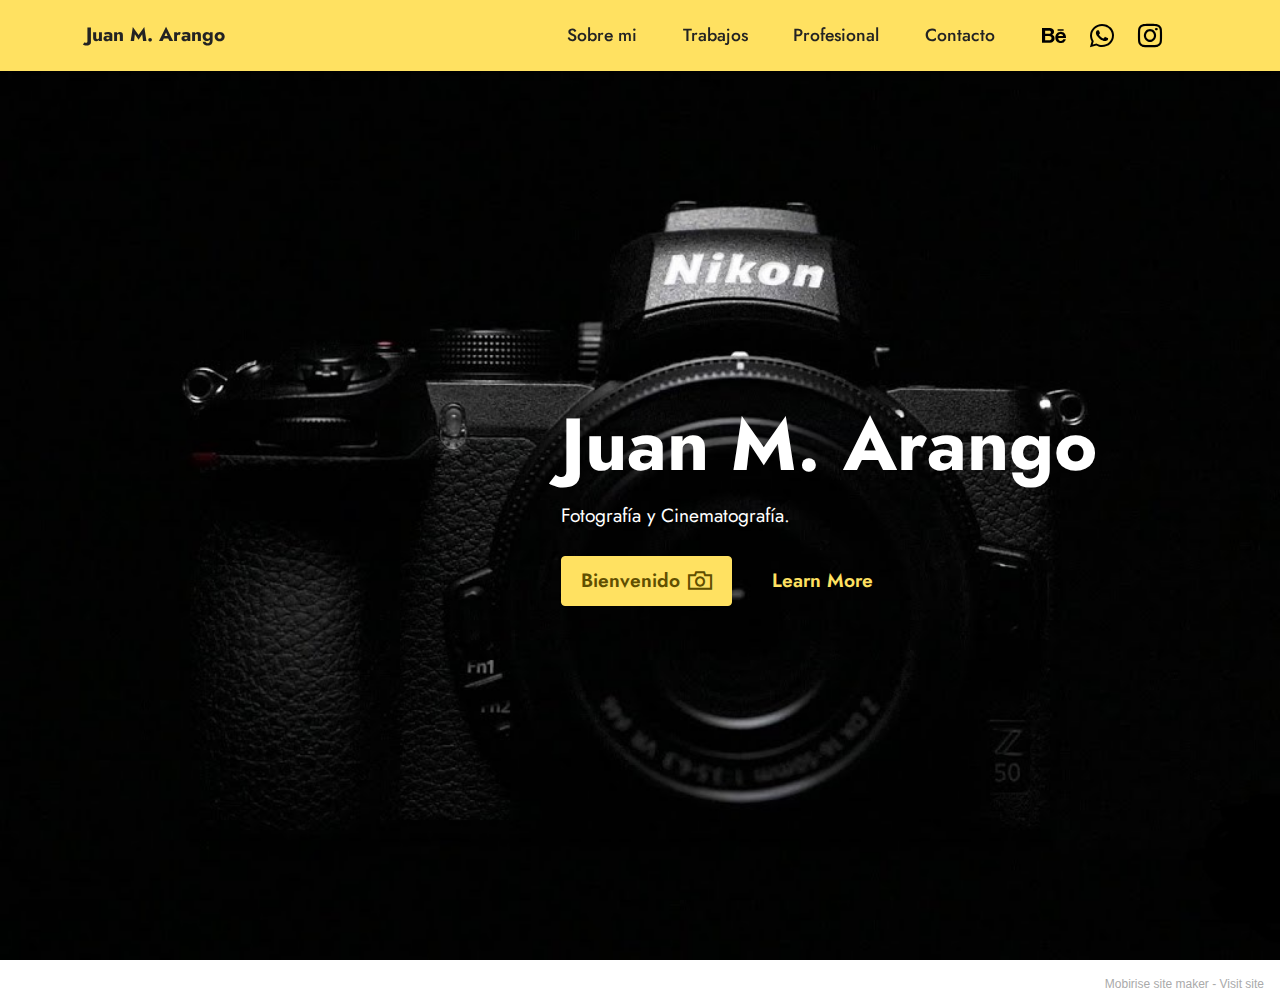
==== index.html @ eef952e6 "Add files via upload" ====
<!DOCTYPE html>
<html  >
<head>
  <!-- Site made with Mobirise Website Builder v5.3.0, https://mobirise.com -->
  <meta charset="UTF-8">
  <meta http-equiv="X-UA-Compatible" content="IE=edge">
  <meta name="generator" content="Mobirise v5.3.0, mobirise.com">
  <meta name="viewport" content="width=device-width, initial-scale=1, minimum-scale=1">
  <link rel="shortcut icon" href="assets/images/logo.png" type="image/x-icon">
  <meta name="description" content="Pagina de fotografía y cinematografía profesional, diseño, ciudad, foto periodismo, retratos.">
  
  
  <title>Landing</title>
  <link rel="stylesheet" href="assets/web/assets/mobirise-icons2/mobirise2.css">
  <link rel="stylesheet" href="assets/tether/tether.min.css">
  <link rel="stylesheet" href="assets/bootstrap/css/bootstrap.min.css">
  <link rel="stylesheet" href="assets/bootstrap/css/bootstrap-grid.min.css">
  <link rel="stylesheet" href="assets/bootstrap/css/bootstrap-reboot.min.css">
  <link rel="stylesheet" href="assets/dropdown/css/style.css">
  <link rel="stylesheet" href="assets/socicon/css/styles.css">
  <link rel="stylesheet" href="assets/theme/css/style.css">
  <link rel="preload" as="style" href="assets/mobirise/css/mbr-additional.css"><link rel="stylesheet" href="assets/mobirise/css/mbr-additional.css" type="text/css">
  
  
  
  
</head>
<body>
  
  <section class="menu menu3 cid-suFSR8zHUC" once="menu" id="menu3-2">
    
    <nav class="navbar navbar-dropdown navbar-fixed-top navbar-expand-lg">
        <div class="container">
            <div class="navbar-brand">
                
                <span class="navbar-caption-wrap"><a class="navbar-caption text-black display-7" href="https://mobiri.se">Juan M. Arango</a></span>
            </div>
            <button class="navbar-toggler" type="button" data-toggle="collapse" data-target="#navbarSupportedContent" aria-controls="navbarNavAltMarkup" aria-expanded="false" aria-label="Toggle navigation">
                <div class="hamburger">
                    <span></span>
                    <span></span>
                    <span></span>
                    <span></span>
                </div>
            </button>
            <div class="collapse navbar-collapse" id="navbarSupportedContent">
                <ul class="navbar-nav nav-dropdown nav-right" data-app-modern-menu="true"><li class="nav-item"><a class="nav-link link text-black text-primary display-4" href="Home.html#features16-4">Sobre mi</a></li>
                    <li class="nav-item"><a class="nav-link link text-black text-primary display-4" href="Home.html#gallery3-5">
                            Trabajos</a></li><li class="nav-item"><a class="nav-link link text-black text-primary display-4" href="Home.html#content14-6">Profesional</a></li>
                    <li class="nav-item"><a class="nav-link link text-black text-primary display-4" href="Home.html#contacts2-7">Contacto</a>
                    </li></ul>
                <div class="icons-menu">
                    <a class="iconfont-wrapper" href="https://mobiri.se" target="_blank">
                        <span class="p-2 mbr-iconfont socicon-behance socicon"></span>
                    </a>
                    <a class="iconfont-wrapper" href="https://mobiri.se" target="_blank">
                        <span class="p-2 mbr-iconfont socicon-whatsapp socicon"></span>
                    </a>
                    <a class="iconfont-wrapper" href="https://mobiri.se" target="_blank">
                        <span class="p-2 mbr-iconfont socicon-instagram socicon"></span>
                    </a>
                    
                </div>
                
            </div>
        </div>
    </nav>
</section>

<section class="header5 cid-suFQ3Uv1KR mbr-fullscreen" id="header5-1">

    

    

    <div class="container">
        <div class="row justify-content-end">
            <div class="col-12 col-lg-7">
                <h1 class="mbr-section-title mbr-fonts-style mbr-white mb-3 display-1"><strong>Juan M. Arango</strong></h1>
                
                <p class="mbr-text mbr-fonts-style mbr-white display-7">Fotografía y Cinematografía.</p>
                <div class="mbr-section-btn mt-3"><a class="btn btn-warning display-7" href="Home.html"><span class="mobi-mbri mobi-mbri-camera mbr-iconfont mbr-iconfont-btn"></span>Bienvenido</a>
                    <a class="btn btn-warning-outline display-7" href="https://mobiri.se">Learn More</a></div>
            </div>
        </div>
    </div>
</section><section style="background-color: #fff; font-family: -apple-system, BlinkMacSystemFont, 'Segoe UI', 'Roboto', 'Helvetica Neue', Arial, sans-serif; color:#aaa; font-size:12px; padding: 0; align-items: center; display: flex;"><a href="https://mobirise.site/w" style="flex: 1 1; height: 3rem; padding-left: 1rem;"></a><p style="flex: 0 0 auto; margin:0; padding-right:1rem;">Mobirise site maker - <a href="https://mobirise.site/p" style="color:#aaa;">Visit site</a></p></section><script src="assets/web/assets/jquery/jquery.min.js"></script>  <script src="assets/popper/popper.min.js"></script>  <script src="assets/tether/tether.min.js"></script>  <script src="assets/bootstrap/js/bootstrap.min.js"></script>  <script src="assets/smoothscroll/smooth-scroll.js"></script>  <script src="assets/dropdown/js/nav-dropdown.js"></script>  <script src="assets/dropdown/js/navbar-dropdown.js"></script>  <script src="assets/touchswipe/jquery.touch-swipe.min.js"></script>  <script src="assets/theme/js/script.js"></script>  
  
  
</body>
</html>
---- assets/web/assets/mobirise-icons2/mobirise2.css ----
@font-face {
  font-family: 'Moririse2';
  font-display: swap;
  src:  url('mobirise2.eot?f2bix4');
  src:  url('mobirise2.eot?f2bix4#iefix') format('embedded-opentype'),
    url('mobirise2.ttf?f2bix4') format('truetype'),
    url('mobirise2.woff?f2bix4') format('woff'),
    url('mobirise2.svg?f2bix4#mobirise2') format('svg');
  font-weight: normal;
  font-style: normal;
}

[class^="mobi-"], [class*=" mobi-"] {
  /* use !important to prevent issues with browser extensions that change fonts */
  font-family: 'Moririse2' !important;
  speak: none;
  font-style: normal;
  font-weight: normal;
  font-variant: normal;
  text-transform: none;
  line-height: 1;

  /* Better Font Rendering =========== */
  -webkit-font-smoothing: antialiased;
  -moz-osx-font-smoothing: grayscale;
}

.mobi-mbri-add-submenu:before {
  content: "\e900";
}
.mobi-mbri-alert:before {
  content: "\e901";
}
.mobi-mbri-align-center:before {
  content: "\e902";
}
.mobi-mbri-align-justify:before {
  content: "\e903";
}
.mobi-mbri-align-left:before {
  content: "\e904";
}
.mobi-mbri-align-right:before {
  content: "\e905";
}
.mobi-mbri-android:before {
  content: "\e906";
}
.mobi-mbri-apple:before {
  content: "\e907";
}
.mobi-mbri-arrow-down:before {
  content: "\e908";
}
.mobi-mbri-arrow-next:before {
  content: "\e909";
}
.mobi-mbri-arrow-prev:before {
  content: "\e90a";
}
.mobi-mbri-arrow-up:before {
  content: "\e90b";
}
.mobi-mbri-bold:before {
  content: "\e90c";
}
.mobi-mbri-bookmark:before {
  content: "\e90d";
}
.mobi-mbri-bootstrap:before {
  content: "\e90e";
}
.mobi-mbri-briefcase:before {
  content: "\e90f";
}
.mobi-mbri-browse:before {
  content: "\e910";
}
.mobi-mbri-bulleted-list:before {
  content: "\e911";
}
.mobi-mbri-calendar:before {
  content: "\e912";
}
.mobi-mbri-camera:before {
  content: "\e913";
}
.mobi-mbri-cart-add:before {
  content: "\e914";
}
.mobi-mbri-cart-full:before {
  content: "\e915";
}
.mobi-mbri-cash:before {
  content: "\e916";
}
.mobi-mbri-change-style:before {
  content: "\e917";
}
.mobi-mbri-chat:before {
  content: "\e918";
}
.mobi-mbri-clock:before {
  content: "\e919";
}
.mobi-mbri-close:before {
  content: "\e91a";
}
.mobi-mbri-cloud:before {
  content: "\e91b";
}
.mobi-mbri-code:before {
  content: "\e91c";
}
.mobi-mbri-contact-form:before {
  content: "\e91d";
}
.mobi-mbri-credit-card:before {
  content: "\e91e";
}
.mobi-mbri-cursor-click:before {
  content: "\e91f";
}
.mobi-mbri-cust-feedback:before {
  content: "\e920";
}
.mobi-mbri-database:before {
  content: "\e921";
}
.mobi-mbri-delivery:before {
  content: "\e922";
}
.mobi-mbri-desktop:before {
  content: "\e923";
}
.mobi-mbri-devices:before {
  content: "\e924";
}
.mobi-mbri-down:before {
  content: "\e925";
}
.mobi-mbri-download-2:before {
  content: "\e926";
}
.mobi-mbri-download:before {
  content: "\e927";
}
.mobi-mbri-drag-n-drop-2:before {
  content: "\e928";
}
.mobi-mbri-drag-n-drop:before {
  content: "\e929";
}
.mobi-mbri-edit-2:before {
  content: "\e92a";
}
.mobi-mbri-edit:before {
  content: "\e92b";
}
.mobi-mbri-error:before {
  content: "\e92c";
}
.mobi-mbri-extension:before {
  content: "\e92d";
}
.mobi-mbri-features:before {
  content: "\e92e";
}
.mobi-mbri-file:before {
  content: "\e92f";
}
.mobi-mbri-flag:before {
  content: "\e930";
}
.mobi-mbri-folder:before {
  content: "\e931";
}
.mobi-mbri-gift:before {
  content: "\e932";
}
.mobi-mbri-github:before {
  content: "\e933";
}
.mobi-mbri-globe-2:before {
  content: "\e934";
}
.mobi-mbri-globe:before {
  content: "\e935";
}
.mobi-mbri-growing-chart:before {
  content: "\e936";
}
.mobi-mbri-hearth:before {
  content: "\e937";
}
.mobi-mbri-help:before {
  content: "\e938";
}
.mobi-mbri-home:before {
  content: "\e939";
}
.mobi-mbri-hot-cup:before {
  content: "\e93a";
}
.mobi-mbri-idea:before {
  content: "\e93b";
}
.mobi-mbri-image-gallery:before {
  content: "\e93c";
}
.mobi-mbri-image-slider:before {
  content: "\e93d";
}
.mobi-mbri-info:before {
  content: "\e93e";
}
.mobi-mbri-italic:before {
  content: "\e93f";
}
.mobi-mbri-key:before {
  content: "\e940";
}
.mobi-mbri-laptop:before {
  content: "\e941";
}
.mobi-mbri-layers:before {
  content: "\e942";
}
.mobi-mbri-left-right:before {
  content: "\e943";
}
.mobi-mbri-left:before {
  content: "\e944";
}
.mobi-mbri-letter:before {
  content: "\e945";
}
.mobi-mbri-like:before {
  content: "\e946";
}
.mobi-mbri-link:before {
  content: "\e947";
}
.mobi-mbri-lock:before {
  content: "\e948";
}
.mobi-mbri-login:before {
  content: "\e949";
}
.mobi-mbri-logout:before {
  content: "\e94a";
}
.mobi-mbri-magic-stick:before {
  content: "\e94b";
}
.mobi-mbri-map-pin:before {
  content: "\e94c";
}
.mobi-mbri-menu:before {
  content: "\e94d";
}
.mobi-mbri-mobile-2:before {
  content: "\e94e";
}
.mobi-mbri-mobile-horizontal:before {
  content: "\e94f";
}
.mobi-mbri-mobile:before {
  content: "\e950";
}
.mobi-mbri-mobirise:before {
  content: "\e951";
}
.mobi-mbri-more-horizontal:before {
  content: "\e952";
}
.mobi-mbri-more-vertical:before {
  content: "\e953";
}
.mobi-mbri-music:before {
  content: "\e954";
}
.mobi-mbri-new-file:before {
  content: "\e955";
}
.mobi-mbri-numbered-list:before {
  content: "\e956";
}
.mobi-mbri-opened-folder:before {
  content: "\e957";
}
.mobi-mbri-pages:before {
  content: "\e958";
}
.mobi-mbri-paper-plane:before {
  content: "\e959";
}
.mobi-mbri-paperclip:before {
  content: "\e95a";
}
.mobi-mbri-phone:before {
  content: "\e95b";
}
.mobi-mbri-photo:before {
  content: "\e95c";
}
.mobi-mbri-photos:before {
  content: "\e95d";
}
.mobi-mbri-pin:before {
  content: "\e95e";
}
.mobi-mbri-play:before {
  content: "\e95f";
}
.mobi-mbri-plus:before {
  content: "\e960";
}
.mobi-mbri-preview:before {
  content: "\e961";
}
.mobi-mbri-print:before {
  content: "\e962";
}
.mobi-mbri-protect:before {
  content: "\e963";
}
.mobi-mbri-question:before {
  content: "\e964";
}
.mobi-mbri-quote-left:before {
  content: "\e965";
}
.mobi-mbri-quote-right:before {
  content: "\e966";
}
.mobi-mbri-redo:before {
  content: "\e967";
}
.mobi-mbri-refresh:before {
  content: "\e968";
}
.mobi-mbri-responsive-2:before {
  content: "\e969";
}
.mobi-mbri-responsive:before {
  content: "\e96a";
}
.mobi-mbri-right:before {
  content: "\e96b";
}
.mobi-mbri-rocket:before {
  content: "\e96c";
}
.mobi-mbri-sad-face:before {
  content: "\e96d";
}
.mobi-mbri-sale:before {
  content: "\e96e";
}
.mobi-mbri-save:before {
  content: "\e96f";
}
.mobi-mbri-search:before {
  content: "\e970";
}
.mobi-mbri-setting-2:before {
  content: "\e971";
}
.mobi-mbri-setting-3:before {
  content: "\e972";
}
.mobi-mbri-setting:before {
  content: "\e973";
}
.mobi-mbri-share:before {
  content: "\e974";
}
.mobi-mbri-shopping-bag:before {
  content: "\e975";
}
.mobi-mbri-shopping-basket:before {
  content: "\e976";
}
.mobi-mbri-shopping-cart:before {
  content: "\e977";
}
.mobi-mbri-sites:before {
  content: "\e978";
}
.mobi-mbri-smile-face:before {
  content: "\e979";
}
.mobi-mbri-speed:before {
  content: "\e97a";
}
.mobi-mbri-star:before {
  content: "\e97b";
}
.mobi-mbri-success:before {
  content: "\e97c";
}
.mobi-mbri-sun:before {
  content: "\e97d";
}
.mobi-mbri-sun2:before {
  content: "\e97e";
}
.mobi-mbri-tablet-vertical:before {
  content: "\e97f";
}
.mobi-mbri-tablet:before {
  content: "\e980";
}
.mobi-mbri-target:before {
  content: "\e981";
}
.mobi-mbri-timer:before {
  content: "\e982";
}
.mobi-mbri-to-ftp:before {
  content: "\e983";
}
.mobi-mbri-to-local-drive:before {
  content: "\e984";
}
.mobi-mbri-touch-swipe:before {
  content: "\e985";
}
.mobi-mbri-touch:before {
  content: "\e986";
}
.mobi-mbri-trash:before {
  content: "\e987";
}
.mobi-mbri-underline:before {
  content: "\e988";
}
.mobi-mbri-undo:before {
  content: "\e989";
}
.mobi-mbri-unlink:before {
  content: "\e98a";
}
.mobi-mbri-unlock:before {
  content: "\e98b";
}
.mobi-mbri-up-down:before {
  content: "\e98c";
}
.mobi-mbri-up:before {
  content: "\e98d";
}
.mobi-mbri-update:before {
  content: "\e98e";
}
.mobi-mbri-upload-2:before {
  content: "\e98f";
}
.mobi-mbri-upload:before {
  content: "\e990";
}
.mobi-mbri-user-2:before {
  content: "\e991";
}
.mobi-mbri-user:before {
  content: "\e992";
}
.mobi-mbri-users:before {
  content: "\e993";
}
.mobi-mbri-video-play:before {
  content: "\e994";
}
.mobi-mbri-video:before {
  content: "\e995";
}
.mobi-mbri-watch:before {
  content: "\e996";
}
.mobi-mbri-website-theme-2:before {
  content: "\e997";
}
.mobi-mbri-website-theme:before {
  content: "\e998";
}
.mobi-mbri-wifi:before {
  content: "\e999";
}
.mobi-mbri-windows:before {
  content: "\e99a";
}
.mobi-mbri-zoom-in:before {
  content: "\e99b";
}
.mobi-mbri-zoom-out:before {
  content: "\e99c";
}
---- assets/dropdown/css/style.css ----
.navbar-dropdown {
  left: 0;
  padding: 0;
  position: absolute;
  right: 0;
  top: 0;
  transition: all 0.45s ease;
  z-index: 1030;
  background: #282828; }
  .navbar-dropdown .navbar-logo {
    margin-right: 0.8rem;
    transition: margin 0.3s ease-in-out;
    vertical-align: middle; }
    .navbar-dropdown .navbar-logo img {
      height: 3.125rem;
      transition: all 0.3s ease-in-out; }
    .navbar-dropdown .navbar-logo.mbr-iconfont {
      font-size: 3.125rem;
      line-height: 3.125rem; }
  .navbar-dropdown .navbar-caption {
    font-weight: 700;
    white-space: normal;
    vertical-align: -4px;
    line-height: 3.125rem !important; }
    .navbar-dropdown .navbar-caption, .navbar-dropdown .navbar-caption:hover {
      color: inherit;
      text-decoration: none; }
  .navbar-dropdown .mbr-iconfont + .navbar-caption {
    vertical-align: -1px; }
  .navbar-dropdown.navbar-fixed-top {
    position: fixed; }
  .navbar-dropdown .navbar-brand span {
    vertical-align: -4px; }
  .navbar-dropdown.bg-color.transparent {
    background: none; }
  .navbar-dropdown.navbar-short .navbar-brand {
    padding: 0.625rem 0; }
    .navbar-dropdown.navbar-short .navbar-brand span {
      vertical-align: -1px; }
  .navbar-dropdown.navbar-short .navbar-caption {
    line-height: 2.375rem !important;
    vertical-align: -2px; }
  .navbar-dropdown.navbar-short .navbar-logo {
    margin-right: 0.5rem; }
    .navbar-dropdown.navbar-short .navbar-logo img {
      height: 2.375rem; }
    .navbar-dropdown.navbar-short .navbar-logo.mbr-iconfont {
      font-size: 2.375rem;
      line-height: 2.375rem; }
  .navbar-dropdown.navbar-short .mbr-table-cell {
    height: 3.625rem; }
  .navbar-dropdown .navbar-close {
    left: 0.6875rem;
    position: fixed;
    top: 0.75rem;
    z-index: 1000; }
  .navbar-dropdown .hamburger-icon {
    content: "";
    display: inline-block;
    vertical-align: middle;
    width: 16px;
    -webkit-box-shadow: 0 -6px 0 1px #282828,0 0 0 1px #282828,0 6px 0 1px #282828;
    -moz-box-shadow: 0 -6px 0 1px #282828,0 0 0 1px #282828,0 6px 0 1px #282828;
    box-shadow: 0 -6px 0 1px #282828,0 0 0 1px #282828,0 6px 0 1px #282828; }

.dropdown-menu .dropdown-toggle[data-toggle="dropdown-submenu"]::after {
  border-bottom: 0.35em solid transparent;
  border-left: 0.35em solid;
  border-right: 0;
  border-top: 0.35em solid transparent;
  margin-left: 0.3rem; }

.dropdown-menu .dropdown-item:focus {
  outline: 0; }

.nav-dropdown {
  font-size: 0.75rem;
  font-weight: 500;
  height: auto !important; }
  .nav-dropdown .nav-btn {
    padding-left: 1rem; }
  .nav-dropdown .link {
    margin: .667em 1.667em;
    font-weight: 500;
    padding: 0;
    transition: color .2s ease-in-out; }
    .nav-dropdown .link.dropdown-toggle {
      margin-right: 2.583em; }
      .nav-dropdown .link.dropdown-toggle::after {
        margin-left: .25rem;
        border-top: 0.35em solid;
        border-right: 0.35em solid transparent;
        border-left: 0.35em solid transparent;
        border-bottom: 0; }
      .nav-dropdown .link.dropdown-toggle[aria-expanded="true"] {
        margin: 0;
        padding: 0.667em 3.263em  0.667em 1.667em; }
  .nav-dropdown .link::after,
  .nav-dropdown .dropdown-item::after {
    color: inherit; }
  .nav-dropdown .btn {
    font-size: 0.75rem;
    font-weight: 700;
    letter-spacing: 0;
    margin-bottom: 0;
    padding-left: 1.25rem;
    padding-right: 1.25rem; }
  .nav-dropdown .dropdown-menu {
    border-radius: 0;
    border: 0;
    left: 0;
    margin: 0;
    padding-bottom: 1.25rem;
    padding-top: 1.25rem;
    position: relative; }
  .nav-dropdown .dropdown-submenu {
    margin-left: 0.125rem;
    top: 0; }
  .nav-dropdown .dropdown-item {
    font-weight: 500;
    line-height: 2;
    padding: 0.3846em 4.615em 0.3846em 1.5385em;
    position: relative;
    transition: color .2s ease-in-out, background-color .2s ease-in-out; }
    .nav-dropdown .dropdown-item::after {
      margin-top: -0.3077em;
      position: absolute;
      right: 1.1538em;
      top: 50%; }
    .nav-dropdown .dropdown-item:focus, .nav-dropdown .dropdown-item:hover {
      background: none; }

@media (max-width: 767px) {
  .nav-dropdown.navbar-toggleable-sm {
    bottom: 0;
    display: none;
    left: 0;
    overflow-x: hidden;
    position: fixed;
    top: 0;
    transform: translateX(-100%);
    -ms-transform: translateX(-100%);
    -webkit-transform: translateX(-100%);
    width: 18.75rem;
    z-index: 999; } }
.nav-dropdown.navbar-toggleable-xl {
  bottom: 0;
  display: none;
  left: 0;
  overflow-x: hidden;
  position: fixed;
  top: 0;
  transform: translateX(-100%);
  -ms-transform: translateX(-100%);
  -webkit-transform: translateX(-100%);
  width: 18.75rem;
  z-index: 999; }

.nav-dropdown-sm {
  display: block !important;
  overflow-x: hidden;
  overflow: auto;
  padding-top: 3.875rem; }
  .nav-dropdown-sm::after {
    content: "";
    display: block;
    height: 3rem;
    width: 100%; }
  .nav-dropdown-sm.collapse.in ~ .navbar-close {
    display: block !important; }
  .nav-dropdown-sm.collapsing, .nav-dropdown-sm.collapse.in {
    transform: translateX(0);
    -ms-transform: translateX(0);
    -webkit-transform: translateX(0);
    transition: all 0.25s ease-out;
    -webkit-transition: all 0.25s ease-out;
    background: #282828; }
  .nav-dropdown-sm.collapsing[aria-expanded="false"] {
    transform: translateX(-100%);
    -ms-transform: translateX(-100%);
    -webkit-transform: translateX(-100%); }
  .nav-dropdown-sm .nav-item {
    display: block;
    margin-left: 0 !important;
    padding-left: 0; }
  .nav-dropdown-sm .link,
  .nav-dropdown-sm .dropdown-item {
    border-top: 1px dotted rgba(255, 255, 255, 0.1);
    font-size: 0.8125rem;
    line-height: 1.6;
    margin: 0 !important;
    padding: 0.875rem 2.4rem 0.875rem 1.5625rem !important;
    position: relative;
    white-space: normal; }
    .nav-dropdown-sm .link:focus, .nav-dropdown-sm .link:hover,
    .nav-dropdown-sm .dropdown-item:focus,
    .nav-dropdown-sm .dropdown-item:hover {
      background: rgba(0, 0, 0, 0.2) !important;
      color: #c0a375; }
  .nav-dropdown-sm .nav-btn {
    position: relative;
    padding: 1.5625rem 1.5625rem 0 1.5625rem; }
    .nav-dropdown-sm .nav-btn::before {
      border-top: 1px dotted rgba(255, 255, 255, 0.1);
      content: "";
      left: 0;
      position: absolute;
      top: 0;
      width: 100%; }
    .nav-dropdown-sm .nav-btn + .nav-btn {
      padding-top: 0.625rem; }
      .nav-dropdown-sm .nav-btn + .nav-btn::before {
        display: none; }
  .nav-dropdown-sm .btn {
    padding: 0.625rem 0; }
  .nav-dropdown-sm .dropdown-toggle[data-toggle="dropdown-submenu"]::after {
    margin-left: .25rem;
    border-top: 0.35em solid;
    border-right: 0.35em solid transparent;
    border-left: 0.35em solid transparent;
    border-bottom: 0; }
  .nav-dropdown-sm .dropdown-toggle[data-toggle="dropdown-submenu"][aria-expanded="true"]::after {
    border-top: 0;
    border-right: 0.35em solid transparent;
    border-left: 0.35em solid transparent;
    border-bottom: 0.35em solid; }
  .nav-dropdown-sm .dropdown-menu {
    margin: 0;
    padding: 0;
    position: relative;
    top: 0;
    left: 0;
    width: 100%;
    border: 0;
    float: none;
    border-radius: 0;
    background: none; }
  .nav-dropdown-sm .dropdown-submenu {
    left: 100%;
    margin-left: 0.125rem;
    margin-top: -1.25rem;
    top: 0; }

.navbar-toggleable-sm .nav-dropdown .dropdown-menu {
  position: absolute; }

.navbar-toggleable-sm .nav-dropdown .dropdown-submenu {
  left: 100%;
  margin-left: 0.125rem;
  margin-top: -1.25rem;
  top: 0; }

.navbar-toggleable-sm.opened .nav-dropdown .dropdown-menu {
  position: relative; }

.navbar-toggleable-sm.opened .nav-dropdown .dropdown-submenu {
  left: 0;
  margin-left: 00rem;
  margin-top: 0rem;
  top: 0; }

.is-builder .nav-dropdown.collapsing {
  transition: none !important; }

/*# sourceMappingURL=style.css.map */
---- assets/socicon/css/styles.css ----
@charset "UTF-8";

@font-face {
  font-family: 'Socicon';
  src:  url('../fonts/socicon.eot');
  src:  url('../fonts/socicon.eot?#iefix') format('embedded-opentype'),
    url('../fonts/socicon.woff2') format('woff2'),
    url('../fonts/socicon.ttf') format('truetype'),
    url('../fonts/socicon.woff') format('woff'),
    url('../fonts/socicon.svg#socicon') format('svg');
  font-weight: normal;
  font-style: normal;
  font-display: swap;
}

[data-icon]:before {
  font-family: "socicon" !important;
  content: attr(data-icon);
  font-style: normal !important;
  font-weight: normal !important;
  font-variant: normal !important;
  text-transform: none !important;
  speak: none;
  line-height: 1;
  -webkit-font-smoothing: antialiased;
  -moz-osx-font-smoothing: grayscale;
}

[class^="socicon-"], [class*=" socicon-"] {
  /* use !important to prevent issues with browser extensions that change fonts */
  font-family: 'Socicon' !important;
  speak: none;
  font-style: normal;
  font-weight: normal;
  font-variant: normal;
  text-transform: none;
  line-height: 1;

  /* Better Font Rendering =========== */
  -webkit-font-smoothing: antialiased;
  -moz-osx-font-smoothing: grayscale;
}

.socicon-eitaa:before {
  content: "\e97c";
}
.socicon-soroush:before {
  content: "\e97d";
}
.socicon-bale:before {
  content: "\e97e";
}
.socicon-zazzle:before {
  content: "\e97b";
}
.socicon-society6:before {
  content: "\e97a";
}
.socicon-redbubble:before {
  content: "\e979";
}
.socicon-avvo:before {
  content: "\e978";
}
.socicon-stitcher:before {
  content: "\e977";
}
.socicon-googlehangouts:before {
  content: "\e974";
}
.socicon-dlive:before {
  content: "\e975";
}
.socicon-vsco:before {
  content: "\e976";
}
.socicon-flipboard:before {
  content: "\e973";
}
.socicon-ubuntu:before {
  content: "\e958";
}
.socicon-artstation:before {
  content: "\e959";
}
.socicon-invision:before {
  content: "\e95a";
}
.socicon-torial:before {
  content: "\e95b";
}
.socicon-collectorz:before {
  content: "\e95c";
}
.socicon-seenthis:before {
  content: "\e95d";
}
.socicon-googleplaymusic:before {
  content: "\e95e";
}
.socicon-debian:before {
  content: "\e95f";
}
.socicon-filmfreeway:before {
  content: "\e960";
}
.socicon-gnome:before {
  content: "\e961";
}
.socicon-itchio:before {
  content: "\e962";
}
.socicon-jamendo:before {
  content: "\e963";
}
.socicon-mix:before {
  content: "\e964";
}
.socicon-sharepoint:before {
  content: "\e965";
}
.socicon-tinder:before {
  content: "\e966";
}
.socicon-windguru:before {
  content: "\e967";
}
.socicon-cdbaby:before {
  content: "\e968";
}
.socicon-elementaryos:before {
  content: "\e969";
}
.socicon-stage32:before {
  content: "\e96a";
}
.socicon-tiktok:before {
  content: "\e96b";
}
.socicon-gitter:before {
  content: "\e96c";
}
.socicon-letterboxd:before {
  content: "\e96d";
}
.socicon-threema:before {
  content: "\e96e";
}
.socicon-splice:before {
  content: "\e96f";
}
.socicon-metapop:before {
  content: "\e970";
}
.socicon-naver:before {
  content: "\e971";
}
.socicon-remote:before {
  content: "\e972";
}
.socicon-internet:before {
  content: "\e957";
}
.socicon-moddb:before {
  content: "\e94b";
}
.socicon-indiedb:before {
  content: "\e94c";
}
.socicon-traxsource:before {
  content: "\e94d";
}
.socicon-gamefor:before {
  content: "\e94e";
}
.socicon-pixiv:before {
  content: "\e94f";
}
.socicon-myanimelist:before {
  content: "\e950";
}
.socicon-blackberry:before {
  content: "\e951";
}
.socicon-wickr:before {
  content: "\e952";
}
.socicon-spip:before {
  content: "\e953";
}
.socicon-napster:before {
  content: "\e954";
}
.socicon-beatport:before {
  content: "\e955";
}
.socicon-hackerone:before {
  content: "\e956";
}
.socicon-hackernews:before {
  content: "\e946";
}
.socicon-smashwords:before {
  content: "\e947";
}
.socicon-kobo:before {
  content: "\e948";
}
.socicon-bookbub:before {
  content: "\e949";
}
.socicon-mailru:before {
  content: "\e94a";
}
.socicon-gitlab:before {
  content: "\e945";
}
.socicon-instructables:before {
  content: "\e944";
}
.socicon-portfolio:before {
  content: "\e943";
}
.socicon-codered:before {
  content: "\e940";
}
.socicon-origin:before {
  content: "\e941";
}
.socicon-nextdoor:before {
  content: "\e942";
}
.socicon-udemy:before {
  content: "\e93f";
}
.socicon-livemaster:before {
  content: "\e93e";
}
.socicon-crunchbase:before {
  content: "\e93b";
}
.socicon-homefy:before {
  content: "\e93c";
}
.socicon-calendly:before {
  content: "\e93d";
}
.socicon-realtor:before {
  content: "\e90f";
}
.socicon-tidal:before {
  content: "\e910";
}
.socicon-qobuz:before {
  content: "\e911";
}
.socicon-natgeo:before {
  content: "\e912";
}
.socicon-mastodon:before {
  content: "\e913";
}
.socicon-unsplash:before {
  content: "\e914";
}
.socicon-homeadvisor:before {
  content: "\e915";
}
.socicon-angieslist:before {
  content: "\e916";
}
.socicon-codepen:before {
  content: "\e917";
}
.socicon-slack:before {
  content: "\e918";
}
.socicon-openaigym:before {
  content: "\e919";
}
.socicon-logmein:before {
  content: "\e91a";
}
.socicon-fiverr:before {
  content: "\e91b";
}
.socicon-gotomeeting:before {
  content: "\e91c";
}
.socicon-aliexpress:before {
  content: "\e91d";
}
.socicon-guru:before {
  content: "\e91e";
}
.socicon-appstore:before {
  content: "\e91f";
}
.socicon-homes:before {
  content: "\e920";
}
.socicon-zoom:before {
  content: "\e921";
}
.socicon-alibaba:before {
  content: "\e922";
}
.socicon-craigslist:before {
  content: "\e923";
}
.socicon-wix:before {
  content: "\e924";
}
.socicon-redfin:before {
  content: "\e925";
}
.socicon-googlecalendar:before {
  content: "\e926";
}
.socicon-shopify:before {
  content: "\e927";
}
.socicon-freelancer:before {
  content: "\e928";
}
.socicon-seedrs:before {
  content: "\e929";
}
.socicon-bing:before {
  content: "\e92a";
}
.socicon-doodle:before {
  content: "\e92b";
}
.socicon-bonanza:before {
  content: "\e92c";
}
.socicon-squarespace:before {
  content: "\e92d";
}
.socicon-toptal:before {
  content: "\e92e";
}
.socicon-gust:before {
  content: "\e92f";
}
.socicon-ask:before {
  content: "\e930";
}
.socicon-trulia:before {
  content: "\e931";
}
.socicon-loomly:before {
  content: "\e932";
}
.socicon-ghost:before {
  content: "\e933";
}
.socicon-upwork:before {
  content: "\e934";
}
.socicon-fundable:before {
  content: "\e935";
}
.socicon-booking:before {
  content: "\e936";
}
.socicon-googlemaps:before {
  content: "\e937";
}
.socicon-zillow:before {
  content: "\e938";
}
.socicon-niconico:before {
  content: "\e939";
}
.socicon-toneden:before {
  content: "\e93a";
}
.socicon-augment:before {
  content: "\e908";
}
.socicon-bitbucket:before {
  content: "\e909";
}
.socicon-fyuse:before {
  content: "\e90a";
}
.socicon-yt-gaming:before {
  content: "\e90b";
}
.socicon-sketchfab:before {
  content: "\e90c";
}
.socicon-mobcrush:before {
  content: "\e90d";
}
.socicon-microsoft:before {
  content: "\e90e";
}
.socicon-pandora:before {
  content: "\e907";
}
.socicon-messenger:before {
  content: "\e906";
}
.socicon-gamewisp:before {
  content: "\e905";
}
.socicon-bloglovin:before {
  content: "\e904";
}
.socicon-tunein:before {
  content: "\e903";
}
.socicon-gamejolt:before {
  content: "\e901";
}
.socicon-trello:before {
  content: "\e902";
}
.socicon-spreadshirt:before {
  content: "\e900";
}
.socicon-500px:before {
  content: "\e000";
}
.socicon-8tracks:before {
  content: "\e001";
}
.socicon-airbnb:before {
  content: "\e002";
}
.socicon-alliance:before {
  content: "\e003";
}
.socicon-amazon:before {
  content: "\e004";
}
.socicon-amplement:before {
  content: "\e005";
}
.socicon-android:before {
  content: "\e006";
}
.socicon-angellist:before {
  content: "\e007";
}
.socicon-apple:before {
  content: "\e008";
}
.socicon-appnet:before {
  content: "\e009";
}
.socicon-baidu:before {
  content: "\e00a";
}
.socicon-bandcamp:before {
  content: "\e00b";
}
.socicon-battlenet:before {
  content: "\e00c";
}
.socicon-mixer:before {
  content: "\e00d";
}
.socicon-bebee:before {
  content: "\e00e";
}
.socicon-bebo:before {
  content: "\e00f";
}
.socicon-behance:before {
  content: "\e010";
}
.socicon-blizzard:before {
  content: "\e011";
}
.socicon-blogger:before {
  content: "\e012";
}
.socicon-buffer:before {
  content: "\e013";
}
.socicon-chrome:before {
  content: "\e014";
}
.socicon-coderwall:before {
  content: "\e015";
}
.socicon-curse:before {
  content: "\e016";
}
.socicon-dailymotion:before {
  content: "\e017";
}
.socicon-deezer:before {
  content: "\e018";
}
.socicon-delicious:before {
  content: "\e019";
}
.socicon-deviantart:before {
  content: "\e01a";
}
.socicon-diablo:before {
  content: "\e01b";
}
.socicon-digg:before {
  content: "\e01c";
}
.socicon-discord:before {
  content: "\e01d";
}
.socicon-disqus:before {
  content: "\e01e";
}
.socicon-douban:before {
  content: "\e01f";
}
.socicon-draugiem:before {
  content: "\e020";
}
.socicon-dribbble:before {
  content: "\e021";
}
.socicon-drupal:before {
  content: "\e022";
}
.socicon-ebay:before {
  content: "\e023";
}
.socicon-ello:before {
  content: "\e024";
}
.socicon-endomodo:before {
  content: "\e025";
}
.socicon-envato:before {
  content: "\e026";
}
.socicon-etsy:before {
  content: "\e027";
}
.socicon-facebook:before {
  content: "\e028";
}
.socicon-feedburner:before {
  content: "\e029";
}
.socicon-filmweb:before {
  content: "\e02a";
}
.socicon-firefox:before {
  content: "\e02b";
}
.socicon-flattr:before {
  content: "\e02c";
}
.socicon-flickr:before {
  content: "\e02d";
}
.socicon-formulr:before {
  content: "\e02e";
}
.socicon-forrst:before {
  content: "\e02f";
}
.socicon-foursquare:before {
  content: "\e030";
}
.socicon-friendfeed:before {
  content: "\e031";
}
.socicon-github:before {
  content: "\e032";
}
.socicon-goodreads:before {
  content: "\e033";
}
.socicon-google:before {
  content: "\e034";
}
.socicon-googlescholar:before {
  content: "\e035";
}
.socicon-googlegroups:before {
  content: "\e036";
}
.socicon-googlephotos:before {
  content: "\e037";
}
.socicon-googleplus:before {
  content: "\e038";
}
.socicon-grooveshark:before {
  content: "\e039";
}
.socicon-hackerrank:before {
  content: "\e03a";
}
.socicon-hearthstone:before {
  content: "\e03b";
}
.socicon-hellocoton:before {
  content: "\e03c";
}
.socicon-heroes:before {
  content: "\e03d";
}
.socicon-smashcast:before {
  content: "\e03e";
}
.socicon-horde:before {
  content: "\e03f";
}
.socicon-houzz:before {
  content: "\e040";
}
.socicon-icq:before {
  content: "\e041";
}
.socicon-identica:before {
  content: "\e042";
}
.socicon-imdb:before {
  content: "\e043";
}
.socicon-instagram:before {
  content: "\e044";
}
.socicon-issuu:before {
  content: "\e045";
}
.socicon-istock:before {
  content: "\e046";
}
.socicon-itunes:before {
  content: "\e047";
}
.socicon-keybase:before {
  content: "\e048";
}
.socicon-lanyrd:before {
  content: "\e049";
}
.socicon-lastfm:before {
  content: "\e04a";
}
.socicon-line:before {
  content: "\e04b";
}
.socicon-linkedin:before {
  content: "\e04c";
}
.socicon-livejournal:before {
  content: "\e04d";
}
.socicon-lyft:before {
  content: "\e04e";
}
.socicon-macos:before {
  content: "\e04f";
}
.socicon-mail:before {
  content: "\e050";
}
.socicon-medium:before {
  content: "\e051";
}
.socicon-meetup:before {
  content: "\e052";
}
.socicon-mixcloud:before {
  content: "\e053";
}
.socicon-modelmayhem:before {
  content: "\e054";
}
.socicon-mumble:before {
  content: "\e055";
}
.socicon-myspace:before {
  content: "\e056";
}
.socicon-newsvine:before {
  content: "\e057";
}
.socicon-nintendo:before {
  content: "\e058";
}
.socicon-npm:before {
  content: "\e059";
}
.socicon-odnoklassniki:before {
  content: "\e05a";
}
.socicon-openid:before {
  content: "\e05b";
}
.socicon-opera:before {
  content: "\e05c";
}
.socicon-outlook:before {
  content: "\e05d";
}
.socicon-overwatch:before {
  content: "\e05e";
}
.socicon-patreon:before {
  content: "\e05f";
}
.socicon-paypal:before {
  content: "\e060";
}
.socicon-periscope:before {
  content: "\e061";
}
.socicon-persona:before {
  content: "\e062";
}
.socicon-pinterest:before {
  content: "\e063";
}
.socicon-play:before {
  content: "\e064";
}
.socicon-player:before {
  content: "\e065";
}
.socicon-playstation:before {
  content: "\e066";
}
.socicon-pocket:before {
  content: "\e067";
}
.socicon-qq:before {
  content: "\e068";
}
.socicon-quora:before {
  content: "\e069";
}
.socicon-raidcall:before {
  content: "\e06a";
}
.socicon-ravelry:before {
  content: "\e06b";
}
.socicon-reddit:before {
  content: "\e06c";
}
.socicon-renren:before {
  content: "\e06d";
}
.socicon-researchgate:before {
  content: "\e06e";
}
.socicon-residentadvisor:before {
  content: "\e06f";
}
.socicon-reverbnation:before {
  content: "\e070";
}
.socicon-rss:before {
  content: "\e071";
}
.socicon-sharethis:before {
  content: "\e072";
}
.socicon-skype:before {
  content: "\e073";
}
.socicon-slideshare:before {
  content: "\e074";
}
.socicon-smugmug:before {
  content: "\e075";
}
.socicon-snapchat:before {
  content: "\e076";
}
.socicon-songkick:before {
  content: "\e077";
}
.socicon-soundcloud:before {
  content: "\e078";
}
.socicon-spotify:before {
  content: "\e079";
}
.socicon-stackexchange:before {
  content: "\e07a";
}
.socicon-stackoverflow:before {
  content: "\e07b";
}
.socicon-starcraft:before {
  content: "\e07c";
}
.socicon-stayfriends:before {
  content: "\e07d";
}
.socicon-steam:before {
  content: "\e07e";
}
.socicon-storehouse:before {
  content: "\e07f";
}
.socicon-strava:before {
  content: "\e080";
}
.socicon-streamjar:before {
  content: "\e081";
}
.socicon-stumbleupon:before {
  content: "\e082";
}
.socicon-swarm:before {
  content: "\e083";
}
.socicon-teamspeak:before {
  content: "\e084";
}
.socicon-teamviewer:before {
  content: "\e085";
}
.socicon-technorati:before {
  content: "\e086";
}
.socicon-telegram:before {
  content: "\e087";
}
.socicon-tripadvisor:before {
  content: "\e088";
}
.socicon-tripit:before {
  content: "\e089";
}
.socicon-triplej:before {
  content: "\e08a";
}
.socicon-tumblr:before {
  content: "\e08b";
}
.socicon-twitch:before {
  content: "\e08c";
}
.socicon-twitter:before {
  content: "\e08d";
}
.socicon-uber:before {
  content: "\e08e";
}
.socicon-ventrilo:before {
  content: "\e08f";
}
.socicon-viadeo:before {
  content: "\e090";
}
.socicon-viber:before {
  content: "\e091";
}
.socicon-viewbug:before {
  content: "\e092";
}
.socicon-vimeo:before {
  content: "\e093";
}
.socicon-vine:before {
  content: "\e094";
}
.socicon-vkontakte:before {
  content: "\e095";
}
.socicon-warcraft:before {
  content: "\e096";
}
.socicon-wechat:before {
  content: "\e097";
}
.socicon-weibo:before {
  content: "\e098";
}
.socicon-whatsapp:before {
  content: "\e099";
}
.socicon-wikipedia:before {
  content: "\e09a";
}
.socicon-windows:before {
  content: "\e09b";
}
.socicon-wordpress:before {
  content: "\e09c";
}
.socicon-wykop:before {
  content: "\e09d";
}
.socicon-xbox:before {
  content: "\e09e";
}
.socicon-xing:before {
  content: "\e09f";
}
.socicon-yahoo:before {
  content: "\e0a0";
}
.socicon-yammer:before {
  content: "\e0a1";
}
.socicon-yandex:before {
  content: "\e0a2";
}
.socicon-yelp:before {
  content: "\e0a3";
}
.socicon-younow:before {
  content: "\e0a4";
}
.socicon-youtube:before {
  content: "\e0a5";
}
.socicon-zapier:before {
  content: "\e0a6";
}
.socicon-zerply:before {
  content: "\e0a7";
}
.socicon-zomato:before {
  content: "\e0a8";
}
.socicon-zynga:before {
  content: "\e0a9";
}
---- assets/theme/css/style.css ----
@charset "UTF-8";
section {
  background-color: #ffffff;
}

body {
  font-style: normal;
  line-height: 1.5;
  font-weight: 400;
  color: #232323;
  position: relative;
}

section,
.container,
.container-fluid {
  position: relative;
  word-wrap: break-word;
}

a.mbr-iconfont:hover {
  text-decoration: none;
}

.article .lead p,
.article .lead ul,
.article .lead ol,
.article .lead pre,
.article .lead blockquote {
  margin-bottom: 0;
}

a {
  font-style: normal;
  font-weight: 400;
  cursor: pointer;
}
a, a:hover {
  text-decoration: none;
}

.mbr-section-title {
  font-style: normal;
  line-height: 1.3;
}

.mbr-section-subtitle {
  line-height: 1.3;
}

.mbr-text {
  font-style: normal;
  line-height: 1.7;
}

h1,
h2,
h3,
h4,
h5,
h6,
.display-1,
.display-2,
.display-4,
.display-5,
.display-7,
span,
p,
a {
  line-height: 1;
  word-break: break-word;
  word-wrap: break-word;
  font-weight: 400;
}

b,
strong {
  font-weight: bold;
}

input:-webkit-autofill, input:-webkit-autofill:hover, input:-webkit-autofill:focus, input:-webkit-autofill:active {
  transition-delay: 9999s;
  -webkit-transition-property: background-color, color;
  transition-property: background-color, color;
}

textarea[type=hidden] {
  display: none;
}

section {
  background-position: 50% 50%;
  background-repeat: no-repeat;
  background-size: cover;
}
section .mbr-background-video,
section .mbr-background-video-preview {
  position: absolute;
  bottom: 0;
  left: 0;
  right: 0;
  top: 0;
}

.hidden {
  visibility: hidden;
}

.mbr-z-index20 {
  z-index: 20;
}

/*! Base colors */
.mbr-white {
  color: #ffffff;
}

.mbr-black {
  color: #111111;
}

.mbr-bg-white {
  background-color: #ffffff;
}

.mbr-bg-black {
  background-color: #000000;
}

/*! Text-aligns */
.align-left {
  text-align: left;
}

.align-center {
  text-align: center;
}

.align-right {
  text-align: right;
}

/*! Font-weight  */
.mbr-light {
  font-weight: 300;
}

.mbr-regular {
  font-weight: 400;
}

.mbr-semibold {
  font-weight: 500;
}

.mbr-bold {
  font-weight: 700;
}

/*! Media  */
.media-content {
  flex-basis: 100%;
}

.media-container-row {
  display: flex;
  flex-direction: row;
  flex-wrap: wrap;
  justify-content: center;
  align-content: center;
  align-items: start;
}
.media-container-row .media-size-item {
  width: 400px;
}

.media-container-column {
  display: flex;
  flex-direction: column;
  flex-wrap: wrap;
  justify-content: center;
  align-content: center;
  align-items: stretch;
}
.media-container-column > * {
  width: 100%;
}

@media (min-width: 992px) {
  .media-container-row {
    flex-wrap: nowrap;
  }
}
figure {
  margin-bottom: 0;
  overflow: hidden;
}

figure[mbr-media-size] {
  transition: width 0.1s;
}

img,
iframe {
  display: block;
  width: 100%;
}

.card {
  background-color: transparent;
  border: none;
}

.card-box {
  width: 100%;
}

.card-img {
  text-align: center;
  flex-shrink: 0;
  -webkit-flex-shrink: 0;
}

.media {
  max-width: 100%;
  margin: 0 auto;
}

.mbr-figure {
  align-self: center;
}

.media-container > div {
  max-width: 100%;
}

.mbr-figure img,
.card-img img {
  width: 100%;
}

@media (max-width: 991px) {
  .media-size-item {
    width: auto !important;
  }

  .media {
    width: auto;
  }

  .mbr-figure {
    width: 100% !important;
  }
}
/*! Buttons */
.mbr-section-btn {
  margin-left: -0.6rem;
  margin-right: -0.6rem;
  font-size: 0;
}

.btn {
  font-weight: 600;
  border-width: 1px;
  font-style: normal;
  margin: 0.6rem 0.6rem;
  white-space: normal;
  transition: all 0.2s ease-in-out;
  display: inline-flex;
  align-items: center;
  justify-content: center;
  word-break: break-word;
}

.btn-sm {
  font-weight: 600;
  letter-spacing: 0px;
  transition: all 0.3s ease-in-out;
}

.btn-md {
  font-weight: 600;
  letter-spacing: 0px;
  transition: all 0.3s ease-in-out;
}

.btn-lg {
  font-weight: 600;
  letter-spacing: 0px;
  transition: all 0.3s ease-in-out;
}

.btn-form {
  margin: 0;
}
.btn-form:hover {
  cursor: pointer;
}

nav .mbr-section-btn {
  margin-left: 0rem;
  margin-right: 0rem;
}

/*! Btn icon margin */
.btn .mbr-iconfont,
.btn.btn-sm .mbr-iconfont {
  order: 1;
  cursor: pointer;
  margin-left: 0.5rem;
  vertical-align: sub;
}

.btn.btn-md .mbr-iconfont,
.btn.btn-md .mbr-iconfont {
  margin-left: 0.8rem;
}

.mbr-regular {
  font-weight: 400;
}

.mbr-semibold {
  font-weight: 500;
}

.mbr-bold {
  font-weight: 700;
}

[type=submit] {
  -webkit-appearance: none;
}

/*! Full-screen */
.mbr-fullscreen .mbr-overlay {
  min-height: 100vh;
}

.mbr-fullscreen {
  display: flex;
  display: -moz-flex;
  display: -ms-flex;
  display: -o-flex;
  align-items: center;
  min-height: 100vh;
  padding-top: 3rem;
  padding-bottom: 3rem;
}

/*! Map */
.map {
  height: 25rem;
  position: relative;
}
.map iframe {
  width: 100%;
  height: 100%;
}

/*! Scroll to top arrow */
.mbr-arrow-up {
  bottom: 25px;
  right: 90px;
  position: fixed;
  text-align: right;
  z-index: 5000;
  color: #ffffff;
  font-size: 22px;
}

.mbr-arrow-up a {
  background: rgba(0, 0, 0, 0.2);
  border-radius: 50%;
  color: #fff;
  display: inline-block;
  height: 60px;
  width: 60px;
  border: 2px solid #fff;
  outline-style: none !important;
  position: relative;
  text-decoration: none;
  transition: all 0.3s ease-in-out;
  cursor: pointer;
  text-align: center;
}
.mbr-arrow-up a:hover {
  background-color: rgba(0, 0, 0, 0.4);
}
.mbr-arrow-up a i {
  line-height: 60px;
}

.mbr-arrow-up-icon {
  display: block;
  color: #fff;
}

.mbr-arrow-up-icon::before {
  content: "›";
  display: inline-block;
  font-family: serif;
  font-size: 22px;
  line-height: 1;
  font-style: normal;
  position: relative;
  top: 6px;
  left: -4px;
  transform: rotate(-90deg);
}

/*! Arrow Down */
.mbr-arrow {
  position: absolute;
  bottom: 45px;
  left: 50%;
  width: 60px;
  height: 60px;
  cursor: pointer;
  background-color: rgba(80, 80, 80, 0.5);
  border-radius: 50%;
  transform: translateX(-50%);
}
@media (max-width: 767px) {
  .mbr-arrow {
    display: none;
  }
}
.mbr-arrow > a {
  display: inline-block;
  text-decoration: none;
  outline-style: none;
  -webkit-animation: arrowdown 1.7s ease-in-out infinite;
          animation: arrowdown 1.7s ease-in-out infinite;
  color: #ffffff;
}
.mbr-arrow > a > i {
  position: absolute;
  top: -2px;
  left: 15px;
  font-size: 2rem;
}

#scrollToTop a i::before {
  content: "";
  position: absolute;
  display: block;
  border-bottom: 2.5px solid #fff;
  border-left: 2.5px solid #fff;
  width: 27.8%;
  height: 27.8%;
  left: 50%;
  top: 51%;
  transform: translateY(-30%) translateX(-50%) rotate(135deg);
}

@keyframes arrowdown {
  0% {
    transform: translateY(0px);
  }
  50% {
    transform: translateY(-5px);
  }
  100% {
    transform: translateY(0px);
  }
}
@-webkit-keyframes arrowdown {
  0% {
    transform: translateY(0px);
  }
  50% {
    transform: translateY(-5px);
  }
  100% {
    transform: translateY(0px);
  }
}
@media (max-width: 500px) {
  .mbr-arrow-up {
    left: 0;
    right: 0;
    text-align: center;
  }
}
/*Gradients animation*/
@keyframes gradient-animation {
  from {
    background-position: 0% 100%;
    -webkit-animation-timing-function: ease-in-out;
            animation-timing-function: ease-in-out;
  }
  to {
    background-position: 100% 0%;
    -webkit-animation-timing-function: ease-in-out;
            animation-timing-function: ease-in-out;
  }
}
@-webkit-keyframes gradient-animation {
  from {
    background-position: 0% 100%;
    -webkit-animation-timing-function: ease-in-out;
            animation-timing-function: ease-in-out;
  }
  to {
    background-position: 100% 0%;
    -webkit-animation-timing-function: ease-in-out;
            animation-timing-function: ease-in-out;
  }
}
.bg-gradient {
  background-size: 200% 200%;
  animation: gradient-animation 5s infinite alternate;
  -webkit-animation: gradient-animation 5s infinite alternate;
}

.menu .navbar-brand {
  display: -webkit-flex;
}
.menu .navbar-brand span {
  display: flex;
  display: -webkit-flex;
}
.menu .navbar-brand .navbar-caption-wrap {
  display: -webkit-flex;
}
.menu .navbar-brand .navbar-logo img {
  display: -webkit-flex;
  width: auto;
}
@media (min-width: 768px) and (max-width: 991px) {
  .menu .navbar-toggleable-sm .navbar-nav {
    display: -ms-flexbox;
  }
}
@media (max-width: 991px) {
  .menu .navbar-collapse {
    max-height: 93.5vh;
  }
  .menu .navbar-collapse.show {
    overflow: auto;
  }
}
@media (min-width: 992px) {
  .menu .navbar-nav.nav-dropdown {
    display: -webkit-flex;
  }
  .menu .navbar-toggleable-sm .navbar-collapse {
    display: -webkit-flex !important;
  }
  .menu .collapsed .navbar-collapse {
    max-height: 93.5vh;
  }
  .menu .collapsed .navbar-collapse.show {
    overflow: auto;
  }
}
@media (max-width: 767px) {
  .menu .navbar-collapse {
    max-height: 80vh;
  }
}

.nav-link .mbr-iconfont {
  margin-right: 0.5rem;
}

.navbar {
  display: -webkit-flex;
  -webkit-flex-wrap: wrap;
  -webkit-align-items: center;
  -webkit-justify-content: space-between;
}

.navbar-collapse {
  -webkit-flex-basis: 100%;
  -webkit-flex-grow: 1;
  -webkit-align-items: center;
}

.nav-dropdown .link {
  padding: 0.667em 1.667em !important;
  margin: 0 !important;
}

.nav {
  display: -webkit-flex;
  -webkit-flex-wrap: wrap;
}

.row {
  display: -webkit-flex;
  -webkit-flex-wrap: wrap;
}

.justify-content-center {
  -webkit-justify-content: center;
}

.form-inline {
  display: -webkit-flex;
}

.card-wrapper {
  -webkit-flex: 1;
}

.carousel-control {
  z-index: 10;
  display: -webkit-flex;
}

.carousel-controls {
  display: -webkit-flex;
}

.media {
  display: -webkit-flex;
}

.form-group:focus {
  outline: none;
}

.jq-selectbox__select {
  padding: 7px 0;
  position: relative;
}

.jq-selectbox__dropdown {
  overflow: hidden;
  border-radius: 10px;
  position: absolute;
  top: 100%;
  left: 0 !important;
  width: 100% !important;
}

.jq-selectbox__trigger-arrow {
  right: 0;
  transform: translateY(-50%);
}

.jq-selectbox li {
  padding: 1.07em 0.5em;
}

input[type=range] {
  padding-left: 0 !important;
  padding-right: 0 !important;
}

.modal-dialog,
.modal-content {
  height: 100%;
}

.modal-dialog .carousel-inner {
  height: calc(100vh - 1.75rem);
}
@media (max-width: 575px) {
  .modal-dialog .carousel-inner {
    height: calc(100vh - 1rem);
  }
}

.carousel-item {
  text-align: center;
}

.carousel-item img {
  margin: auto;
}

.navbar-toggler {
  align-self: flex-start;
  padding: 0.25rem 0.75rem;
  font-size: 1.25rem;
  line-height: 1;
  background: transparent;
  border: 1px solid transparent;
  border-radius: 0.25rem;
}

.navbar-toggler:focus,
.navbar-toggler:hover {
  text-decoration: none;
}

.navbar-toggler-icon {
  display: inline-block;
  width: 1.5em;
  height: 1.5em;
  vertical-align: middle;
  content: "";
  background: no-repeat center center;
  background-size: 100% 100%;
}

.navbar-toggler-left {
  position: absolute;
  left: 1rem;
}

.navbar-toggler-right {
  position: absolute;
  right: 1rem;
}

.card-img {
  width: auto;
}

.menu .navbar.collapsed:not(.beta-menu) {
  flex-direction: column;
}

.carousel-item.active,
.carousel-item-next,
.carousel-item-prev {
  display: flex;
}

.note-air-layout .dropup .dropdown-menu,
.note-air-layout .navbar-fixed-bottom .dropdown .dropdown-menu {
  bottom: initial !important;
}

html,
body {
  height: auto;
  min-height: 100vh;
}

.dropup .dropdown-toggle::after {
  display: none;
}

.form-asterisk {
  font-family: initial;
  position: absolute;
  top: -2px;
  font-weight: normal;
}

.form-control-label {
  position: relative;
  cursor: pointer;
  margin-bottom: 0.357em;
  padding: 0;
}

.alert {
  color: #ffffff;
  border-radius: 0;
  border: 0;
  font-size: 1.1rem;
  line-height: 1.5;
  margin-bottom: 1.875rem;
  padding: 1.25rem;
  position: relative;
  text-align: center;
}
.alert.alert-form::after {
  background-color: inherit;
  bottom: -7px;
  content: "";
  display: block;
  height: 14px;
  left: 50%;
  margin-left: -7px;
  position: absolute;
  transform: rotate(45deg);
  width: 14px;
}

.form-control {
  background-color: #ffffff;
  background-clip: border-box;
  color: #232323;
  line-height: 1rem !important;
  height: auto;
  padding: 0.6rem 1.2rem;
  transition: border-color 0.25s ease 0s;
  border: 1px solid transparent !important;
  border-radius: 4px;
  box-shadow: rgba(0, 0, 0, 0.07) 0px 1px 1px 0px, rgba(0, 0, 0, 0.07) 0px 1px 3px 0px, rgba(0, 0, 0, 0.03) 0px 0px 0px 1px;
}
.form-active .form-control:invalid {
  border-color: red;
}

form .row {
  margin-left: -0.6rem;
  margin-right: -0.6rem;
}
form .row [class*=col] {
  padding-left: 0.6rem;
  padding-right: 0.6rem;
}

form .mbr-section-btn {
  margin: 0;
  padding-left: 0.6rem;
  padding-right: 0.6rem;
}

form .btn {
  display: flex;
  padding: 0.6rem 1.2rem;
  margin: 0;
}

form .form-check-input {
  margin-top: 0.5;
}

textarea.form-control {
  line-height: 1.5rem !important;
}

.form-group {
  margin-bottom: 1.2rem;
}

.form-control,
form .btn {
  min-height: 48px;
}

.gdpr-block label span.textGDPR input[name=gdpr] {
  top: 7px;
}

.form-control:focus {
  box-shadow: none;
}

:focus {
  outline: none;
}

.mbr-overlay {
  background-color: #000;
  bottom: 0;
  left: 0;
  opacity: 0.5;
  position: absolute;
  right: 0;
  top: 0;
  z-index: 0;
  pointer-events: none;
}

blockquote {
  font-style: italic;
  padding: 3rem;
  font-size: 1.09rem;
  position: relative;
  border-left: 3px solid;
}

ul,
ol,
pre,
blockquote {
  margin-bottom: 2.3125rem;
}

.mt-4 {
  margin-top: 2rem !important;
}

.mb-4 {
  margin-bottom: 2rem !important;
}

@media (min-width: 992px) {
  .container {
    padding-left: 16px;
    padding-right: 16px;
  }

  .row {
    margin-left: -16px;
    margin-right: -16px;
  }
  .row > [class*=col] {
    padding-left: 16px;
    padding-right: 16px;
  }
}
@media (min-width: 768px) {
  .container-fluid {
    padding-left: 32px;
    padding-right: 32px;
  }
}
@media (min-width: 768px) and (max-width: 991px) {
  .mbr-container {
    padding-left: 32px;
    padding-right: 32px;
  }
}
@media (max-width: 767px) {
  .mbr-container {
    padding-left: 16px;
    padding-right: 16px;
  }
}
.card-wrapper,
.item-wrapper {
  overflow: hidden;
}

.app-video-wrapper > img {
  opacity: 1;
}.engine {
	position: absolute;
	text-indent: -2400px;
	text-align: center;
	padding: 0;
	top: 0;
	left: -2400px;
}
---- assets/mobirise/css/mbr-additional.css ----
@import url(https://fonts.googleapis.com/css?family=Jost:100,200,300,400,500,600,700,800,900,100i,200i,300i,400i,500i,600i,700i,800i,900i&display=swap);





body {
  font-family: Jost;
}
.display-1 {
  font-family: 'Jost', sans-serif;
  font-size: 4.6rem;
  line-height: 1.1;
}
.display-1 > .mbr-iconfont {
  font-size: 5.75rem;
}
.display-2 {
  font-family: 'Jost', sans-serif;
  font-size: 3rem;
  line-height: 1.1;
}
.display-2 > .mbr-iconfont {
  font-size: 3.75rem;
}
.display-4 {
  font-family: 'Jost', sans-serif;
  font-size: 1.1rem;
  line-height: 1.5;
}
.display-4 > .mbr-iconfont {
  font-size: 1.375rem;
}
.display-5 {
  font-family: 'Jost', sans-serif;
  font-size: 2rem;
  line-height: 1.5;
}
.display-5 > .mbr-iconfont {
  font-size: 2.5rem;
}
.display-7 {
  font-family: 'Jost', sans-serif;
  font-size: 1.2rem;
  line-height: 1.5;
}
.display-7 > .mbr-iconfont {
  font-size: 1.5rem;
}
/* ---- Fluid typography for mobile devices ---- */
/* 1.4 - font scale ratio ( bootstrap == 1.42857 ) */
/* 100vw - current viewport width */
/* (48 - 20)  48 == 48rem == 768px, 20 == 20rem == 320px(minimal supported viewport) */
/* 0.65 - min scale variable, may vary */
@media (max-width: 992px) {
  .display-1 {
    font-size: 3.68rem;
  }
}
@media (max-width: 768px) {
  .display-1 {
    font-size: 3.22rem;
    font-size: calc( 2.26rem + (4.6 - 2.26) * ((100vw - 20rem) / (48 - 20)));
    line-height: calc( 1.1 * (2.26rem + (4.6 - 2.26) * ((100vw - 20rem) / (48 - 20))));
  }
  .display-2 {
    font-size: 2.4rem;
    font-size: calc( 1.7rem + (3 - 1.7) * ((100vw - 20rem) / (48 - 20)));
    line-height: calc( 1.3 * (1.7rem + (3 - 1.7) * ((100vw - 20rem) / (48 - 20))));
  }
  .display-4 {
    font-size: 0.88rem;
    font-size: calc( 1.0350000000000001rem + (1.1 - 1.0350000000000001) * ((100vw - 20rem) / (48 - 20)));
    line-height: calc( 1.4 * (1.0350000000000001rem + (1.1 - 1.0350000000000001) * ((100vw - 20rem) / (48 - 20))));
  }
  .display-5 {
    font-size: 1.6rem;
    font-size: calc( 1.35rem + (2 - 1.35) * ((100vw - 20rem) / (48 - 20)));
    line-height: calc( 1.4 * (1.35rem + (2 - 1.35) * ((100vw - 20rem) / (48 - 20))));
  }
  .display-7 {
    font-size: 0.96rem;
    font-size: calc( 1.07rem + (1.2 - 1.07) * ((100vw - 20rem) / (48 - 20)));
    line-height: calc( 1.4 * (1.07rem + (1.2 - 1.07) * ((100vw - 20rem) / (48 - 20))));
  }
}
/* Buttons */
.btn {
  padding: 0.6rem 1.2rem;
  border-radius: 4px;
}
.btn-sm {
  padding: 0.6rem 1.2rem;
  border-radius: 4px;
}
.btn-md {
  padding: 0.6rem 1.2rem;
  border-radius: 4px;
}
.btn-lg {
  padding: 1rem 2.6rem;
  border-radius: 4px;
}
.bg-primary {
  background-color: #6592e6 !important;
}
.bg-success {
  background-color: #40b0bf !important;
}
.bg-info {
  background-color: #47b5ed !important;
}
.bg-warning {
  background-color: #ffe161 !important;
}
.bg-danger {
  background-color: #ff9966 !important;
}
.btn-primary,
.btn-primary:active {
  background-color: #6592e6 !important;
  border-color: #6592e6 !important;
  color: #ffffff !important;
  box-shadow: 0 2px 2px 0 rgba(0, 0, 0, 0.2);
}
.btn-primary:hover,
.btn-primary:focus,
.btn-primary.focus,
.btn-primary.active {
  color: #ffffff !important;
  background-color: #2260d2 !important;
  border-color: #2260d2 !important;
  box-shadow: 0 2px 5px 0 rgba(0, 0, 0, 0.2);
}
.btn-primary.disabled,
.btn-primary:disabled {
  color: #ffffff !important;
  background-color: #2260d2 !important;
  border-color: #2260d2 !important;
}
.btn-secondary,
.btn-secondary:active {
  background-color: #ff6666 !important;
  border-color: #ff6666 !important;
  color: #ffffff !important;
  box-shadow: 0 2px 2px 0 rgba(0, 0, 0, 0.2);
}
.btn-secondary:hover,
.btn-secondary:focus,
.btn-secondary.focus,
.btn-secondary.active {
  color: #ffffff !important;
  background-color: #ff0f0f !important;
  border-color: #ff0f0f !important;
  box-shadow: 0 2px 5px 0 rgba(0, 0, 0, 0.2);
}
.btn-secondary.disabled,
.btn-secondary:disabled {
  color: #ffffff !important;
  background-color: #ff0f0f !important;
  border-color: #ff0f0f !important;
}
.btn-info,
.btn-info:active {
  background-color: #47b5ed !important;
  border-color: #47b5ed !important;
  color: #ffffff !important;
  box-shadow: 0 2px 2px 0 rgba(0, 0, 0, 0.2);
}
.btn-info:hover,
.btn-info:focus,
.btn-info.focus,
.btn-info.active {
  color: #ffffff !important;
  background-color: #148cca !important;
  border-color: #148cca !important;
  box-shadow: 0 2px 5px 0 rgba(0, 0, 0, 0.2);
}
.btn-info.disabled,
.btn-info:disabled {
  color: #ffffff !important;
  background-color: #148cca !important;
  border-color: #148cca !important;
}
.btn-success,
.btn-success:active {
  background-color: #40b0bf !important;
  border-color: #40b0bf !important;
  color: #ffffff !important;
  box-shadow: 0 2px 2px 0 rgba(0, 0, 0, 0.2);
}
.btn-success:hover,
.btn-success:focus,
.btn-success.focus,
.btn-success.active {
  color: #ffffff !important;
  background-color: #2a747e !important;
  border-color: #2a747e !important;
  box-shadow: 0 2px 5px 0 rgba(0, 0, 0, 0.2);
}
.btn-success.disabled,
.btn-success:disabled {
  color: #ffffff !important;
  background-color: #2a747e !important;
  border-color: #2a747e !important;
}
.btn-warning,
.btn-warning:active {
  background-color: #ffe161 !important;
  border-color: #ffe161 !important;
  color: #614f00 !important;
  box-shadow: 0 2px 2px 0 rgba(0, 0, 0, 0.2);
}
.btn-warning:hover,
.btn-warning:focus,
.btn-warning.focus,
.btn-warning.active {
  color: #0a0800 !important;
  background-color: #ffd10a !important;
  border-color: #ffd10a !important;
  box-shadow: 0 2px 5px 0 rgba(0, 0, 0, 0.2);
}
.btn-warning.disabled,
.btn-warning:disabled {
  color: #614f00 !important;
  background-color: #ffd10a !important;
  border-color: #ffd10a !important;
}
.btn-danger,
.btn-danger:active {
  background-color: #ff9966 !important;
  border-color: #ff9966 !important;
  color: #ffffff !important;
  box-shadow: 0 2px 2px 0 rgba(0, 0, 0, 0.2);
}
.btn-danger:hover,
.btn-danger:focus,
.btn-danger.focus,
.btn-danger.active {
  color: #ffffff !important;
  background-color: #ff5f0f !important;
  border-color: #ff5f0f !important;
  box-shadow: 0 2px 5px 0 rgba(0, 0, 0, 0.2);
}
.btn-danger.disabled,
.btn-danger:disabled {
  color: #ffffff !important;
  background-color: #ff5f0f !important;
  border-color: #ff5f0f !important;
}
.btn-white,
.btn-white:active {
  background-color: #fafafa !important;
  border-color: #fafafa !important;
  color: #7a7a7a !important;
  box-shadow: 0 2px 2px 0 rgba(0, 0, 0, 0.2);
}
.btn-white:hover,
.btn-white:focus,
.btn-white.focus,
.btn-white.active {
  color: #4f4f4f !important;
  background-color: #cfcfcf !important;
  border-color: #cfcfcf !important;
  box-shadow: 0 2px 5px 0 rgba(0, 0, 0, 0.2);
}
.btn-white.disabled,
.btn-white:disabled {
  color: #7a7a7a !important;
  background-color: #cfcfcf !important;
  border-color: #cfcfcf !important;
}
.btn-black,
.btn-black:active {
  background-color: #232323 !important;
  border-color: #232323 !important;
  color: #ffffff !important;
  box-shadow: 0 2px 2px 0 rgba(0, 0, 0, 0.2);
}
.btn-black:hover,
.btn-black:focus,
.btn-black.focus,
.btn-black.active {
  color: #ffffff !important;
  background-color: #000000 !important;
  border-color: #000000 !important;
  box-shadow: 0 2px 5px 0 rgba(0, 0, 0, 0.2);
}
.btn-black.disabled,
.btn-black:disabled {
  color: #ffffff !important;
  background-color: #000000 !important;
  border-color: #000000 !important;
}
.btn-primary-outline,
.btn-primary-outline:active {
  background-color: transparent !important;
  border-color: transparent;
  color: #6592e6;
}
.btn-primary-outline:hover,
.btn-primary-outline:focus,
.btn-primary-outline.focus,
.btn-primary-outline.active {
  color: #2260d2 !important;
  background-color: transparent!important;
  border-color: transparent!important;
  box-shadow: none!important;
}
.btn-primary-outline.disabled,
.btn-primary-outline:disabled {
  color: #ffffff !important;
  background-color: #6592e6 !important;
  border-color: #6592e6 !important;
}
.btn-secondary-outline,
.btn-secondary-outline:active {
  background-color: transparent !important;
  border-color: transparent;
  color: #ff6666;
}
.btn-secondary-outline:hover,
.btn-secondary-outline:focus,
.btn-secondary-outline.focus,
.btn-secondary-outline.active {
  color: #ff0f0f !important;
  background-color: transparent!important;
  border-color: transparent!important;
  box-shadow: none!important;
}
.btn-secondary-outline.disabled,
.btn-secondary-outline:disabled {
  color: #ffffff !important;
  background-color: #ff6666 !important;
  border-color: #ff6666 !important;
}
.btn-info-outline,
.btn-info-outline:active {
  background-color: transparent !important;
  border-color: transparent;
  color: #47b5ed;
}
.btn-info-outline:hover,
.btn-info-outline:focus,
.btn-info-outline.focus,
.btn-info-outline.active {
  color: #148cca !important;
  background-color: transparent!important;
  border-color: transparent!important;
  box-shadow: none!important;
}
.btn-info-outline.disabled,
.btn-info-outline:disabled {
  color: #ffffff !important;
  background-color: #47b5ed !important;
  border-color: #47b5ed !important;
}
.btn-success-outline,
.btn-success-outline:active {
  background-color: transparent !important;
  border-color: transparent;
  color: #40b0bf;
}
.btn-success-outline:hover,
.btn-success-outline:focus,
.btn-success-outline.focus,
.btn-success-outline.active {
  color: #2a747e !important;
  background-color: transparent!important;
  border-color: transparent!important;
  box-shadow: none!important;
}
.btn-success-outline.disabled,
.btn-success-outline:disabled {
  color: #ffffff !important;
  background-color: #40b0bf !important;
  border-color: #40b0bf !important;
}
.btn-warning-outline,
.btn-warning-outline:active {
  background-color: transparent !important;
  border-color: transparent;
  color: #ffe161;
}
.btn-warning-outline:hover,
.btn-warning-outline:focus,
.btn-warning-outline.focus,
.btn-warning-outline.active {
  color: #ffd10a !important;
  background-color: transparent!important;
  border-color: transparent!important;
  box-shadow: none!important;
}
.btn-warning-outline.disabled,
.btn-warning-outline:disabled {
  color: #614f00 !important;
  background-color: #ffe161 !important;
  border-color: #ffe161 !important;
}
.btn-danger-outline,
.btn-danger-outline:active {
  background-color: transparent !important;
  border-color: transparent;
  color: #ff9966;
}
.btn-danger-outline:hover,
.btn-danger-outline:focus,
.btn-danger-outline.focus,
.btn-danger-outline.active {
  color: #ff5f0f !important;
  background-color: transparent!important;
  border-color: transparent!important;
  box-shadow: none!important;
}
.btn-danger-outline.disabled,
.btn-danger-outline:disabled {
  color: #ffffff !important;
  background-color: #ff9966 !important;
  border-color: #ff9966 !important;
}
.btn-black-outline,
.btn-black-outline:active {
  background-color: transparent !important;
  border-color: transparent;
  color: #232323;
}
.btn-black-outline:hover,
.btn-black-outline:focus,
.btn-black-outline.focus,
.btn-black-outline.active {
  color: #000000 !important;
  background-color: transparent!important;
  border-color: transparent!important;
  box-shadow: none!important;
}
.btn-black-outline.disabled,
.btn-black-outline:disabled {
  color: #ffffff !important;
  background-color: #232323 !important;
  border-color: #232323 !important;
}
.btn-white-outline,
.btn-white-outline:active {
  background-color: transparent !important;
  border-color: transparent;
  color: #fafafa;
}
.btn-white-outline:hover,
.btn-white-outline:focus,
.btn-white-outline.focus,
.btn-white-outline.active {
  color: #cfcfcf !important;
  background-color: transparent!important;
  border-color: transparent!important;
  box-shadow: none!important;
}
.btn-white-outline.disabled,
.btn-white-outline:disabled {
  color: #7a7a7a !important;
  background-color: #fafafa !important;
  border-color: #fafafa !important;
}
.text-primary {
  color: #6592e6 !important;
}
.text-secondary {
  color: #ff6666 !important;
}
.text-success {
  color: #40b0bf !important;
}
.text-info {
  color: #47b5ed !important;
}
.text-warning {
  color: #ffe161 !important;
}
.text-danger {
  color: #ff9966 !important;
}
.text-white {
  color: #fafafa !important;
}
.text-black {
  color: #232323 !important;
}
a.text-primary:hover,
a.text-primary:focus,
a.text-primary.active {
  color: #205ac5 !important;
}
a.text-secondary:hover,
a.text-secondary:focus,
a.text-secondary.active {
  color: #ff0000 !important;
}
a.text-success:hover,
a.text-success:focus,
a.text-success.active {
  color: #266a73 !important;
}
a.text-info:hover,
a.text-info:focus,
a.text-info.active {
  color: #1283bc !important;
}
a.text-warning:hover,
a.text-warning:focus,
a.text-warning.active {
  color: #facb00 !important;
}
a.text-danger:hover,
a.text-danger:focus,
a.text-danger.active {
  color: #ff5500 !important;
}
a.text-white:hover,
a.text-white:focus,
a.text-white.active {
  color: #c7c7c7 !important;
}
a.text-black:hover,
a.text-black:focus,
a.text-black.active {
  color: #000000 !important;
}
a[class*="text-"]:not(.nav-link):not(.dropdown-item):not([role]):not(.navbar-caption) {
  position: relative;
  background-image: transparent;
  background-size: 10000px 2px;
  background-repeat: no-repeat;
  background-position: 0px 1.2em;
  background-position: -10000px 1.2em;
}
a[class*="text-"]:not(.nav-link):not(.dropdown-item):not([role]):not(.navbar-caption):hover {
  transition: background-position 2s ease-in-out;
  background-image: linear-gradient(currentColor 50%, currentColor 50%);
  background-position: 0px 1.2em;
}
.nav-tabs .nav-link.active {
  color: #6592e6;
}
.nav-tabs .nav-link:not(.active) {
  color: #232323;
}
.alert-success {
  background-color: #70c770;
}
.alert-info {
  background-color: #47b5ed;
}
.alert-warning {
  background-color: #ffe161;
}
.alert-danger {
  background-color: #ff9966;
}
.mbr-gallery-filter li.active .btn {
  background-color: #6592e6;
  border-color: #6592e6;
  color: #ffffff;
}
.mbr-gallery-filter li.active .btn:focus {
  box-shadow: none;
}
a,
a:hover {
  color: #6592e6;
}
.mbr-plan-header.bg-primary .mbr-plan-subtitle,
.mbr-plan-header.bg-primary .mbr-plan-price-desc {
  color: #ffffff;
}
.mbr-plan-header.bg-success .mbr-plan-subtitle,
.mbr-plan-header.bg-success .mbr-plan-price-desc {
  color: #a0d8df;
}
.mbr-plan-header.bg-info .mbr-plan-subtitle,
.mbr-plan-header.bg-info .mbr-plan-price-desc {
  color: #ffffff;
}
.mbr-plan-header.bg-warning .mbr-plan-subtitle,
.mbr-plan-header.bg-warning .mbr-plan-price-desc {
  color: #ffffff;
}
.mbr-plan-header.bg-danger .mbr-plan-subtitle,
.mbr-plan-header.bg-danger .mbr-plan-price-desc {
  color: #ffffff;
}
/* Scroll to top button*/
.scrollToTop_wraper {
  display: none;
}
.form-control {
  font-family: 'Jost', sans-serif;
  font-size: 1.1rem;
  line-height: 1.5;
  font-weight: 400;
}
.form-control > .mbr-iconfont {
  font-size: 1.375rem;
}
.form-control:hover,
.form-control:focus {
  box-shadow: rgba(0, 0, 0, 0.07) 0px 1px 1px 0px, rgba(0, 0, 0, 0.07) 0px 1px 3px 0px, rgba(0, 0, 0, 0.03) 0px 0px 0px 1px;
  border-color: #6592e6 !important;
}
.form-control:-webkit-input-placeholder {
  font-family: 'Jost', sans-serif;
  font-size: 1.1rem;
  line-height: 1.5;
  font-weight: 400;
}
.form-control:-webkit-input-placeholder > .mbr-iconfont {
  font-size: 1.375rem;
}
blockquote {
  border-color: #6592e6;
}
/* Forms */
.jq-selectbox li:hover,
.jq-selectbox li.selected {
  background-color: #6592e6;
  color: #ffffff;
}
.jq-number__spin {
  transition: 0.25s ease;
}
.jq-number__spin:hover {
  border-color: #6592e6;
}
.jq-selectbox .jq-selectbox__trigger-arrow,
.jq-number__spin.minus:after,
.jq-number__spin.plus:after {
  transition: 0.4s;
  border-top-color: #353535;
  border-bottom-color: #353535;
}
.jq-selectbox:hover .jq-selectbox__trigger-arrow,
.jq-number__spin.minus:hover:after,
.jq-number__spin.plus:hover:after {
  border-top-color: #6592e6;
  border-bottom-color: #6592e6;
}
.xdsoft_datetimepicker .xdsoft_calendar td.xdsoft_default,
.xdsoft_datetimepicker .xdsoft_calendar td.xdsoft_current,
.xdsoft_datetimepicker .xdsoft_timepicker .xdsoft_time_box > div > div.xdsoft_current {
  color: #ffffff !important;
  background-color: #6592e6 !important;
  box-shadow: none !important;
}
.xdsoft_datetimepicker .xdsoft_calendar td:hover,
.xdsoft_datetimepicker .xdsoft_timepicker .xdsoft_time_box > div > div:hover {
  color: #000000 !important;
  background: #ff6666 !important;
  box-shadow: none !important;
}
.lazy-bg {
  background-image: none !important;
}
.lazy-placeholder:not(section),
.lazy-none {
  display: block;
  position: relative;
  padding-bottom: 56.25%;
  width: 100%;
  height: auto;
}
iframe.lazy-placeholder,
.lazy-placeholder:after {
  content: '';
  position: absolute;
  width: 200px;
  height: 200px;
  background: transparent no-repeat center;
  background-size: contain;
  top: 50%;
  left: 50%;
  transform: translateX(-50%) translateY(-50%);
  background-image: url("data:image/svg+xml;charset=UTF-8,%3csvg width='32' height='32' viewBox='0 0 64 64' xmlns='http://www.w3.org/2000/svg' stroke='%236592e6' %3e%3cg fill='none' fill-rule='evenodd'%3e%3cg transform='translate(16 16)' stroke-width='2'%3e%3ccircle stroke-opacity='.5' cx='16' cy='16' r='16'/%3e%3cpath d='M32 16c0-9.94-8.06-16-16-16'%3e%3canimateTransform attributeName='transform' type='rotate' from='0 16 16' to='360 16 16' dur='1s' repeatCount='indefinite'/%3e%3c/path%3e%3c/g%3e%3c/g%3e%3c/svg%3e");
}
section.lazy-placeholder:after {
  opacity: 0.5;
}
body {
  overflow-x: hidden;
}
a {
  transition: color 0.6s;
}
.cid-suFQ3Uv1KR {
  background-image: url("../../../assets/images/maxresdefault.jpeg");
}
.cid-suFSR8zHUC {
  z-index: 1000;
  width: 100%;
  position: relative;
  min-height: 60px;
}
.cid-suFSR8zHUC nav.navbar {
  position: fixed;
}
.cid-suFSR8zHUC .dropdown-item:before {
  font-family: Moririse2 !important;
  content: "\e966";
  display: inline-block;
  width: 0;
  position: absolute;
  left: 1rem;
  top: 0.5rem;
  margin-right: 0.5rem;
  line-height: 1;
  font-size: inherit;
  vertical-align: middle;
  text-align: center;
  overflow: hidden;
  transform: scale(0, 1);
  transition: all 0.25s ease-in-out;
}
.cid-suFSR8zHUC .dropdown-menu {
  padding: 0;
  border-radius: 4px;
  box-shadow: 0 1px 3px 0 rgba(0, 0, 0, 0.1);
}
.cid-suFSR8zHUC .dropdown-item {
  border-bottom: 1px solid #e6e6e6;
}
.cid-suFSR8zHUC .dropdown-item:hover,
.cid-suFSR8zHUC .dropdown-item:focus {
  background: #6592e6 !important;
  color: white !important;
}
.cid-suFSR8zHUC .dropdown-item:first-child {
  border-top-left-radius: 4px;
  border-top-right-radius: 4px;
}
.cid-suFSR8zHUC .dropdown-item:last-child {
  border-bottom: none;
  border-bottom-left-radius: 4px;
  border-bottom-right-radius: 4px;
}
.cid-suFSR8zHUC .nav-dropdown .link {
  padding: 0 0.3em !important;
  margin: 0.667em 1em !important;
}
.cid-suFSR8zHUC .nav-dropdown .link.dropdown-toggle::after {
  margin-left: 0.5rem;
  margin-top: 0.2rem;
}
.cid-suFSR8zHUC .nav-link {
  position: relative;
}
.cid-suFSR8zHUC .container {
  display: flex;
  margin: auto;
}
.cid-suFSR8zHUC .iconfont-wrapper {
  color: #000000 !important;
  font-size: 1.5rem;
  padding-right: 0.5rem;
}
.cid-suFSR8zHUC .dropdown-menu,
.cid-suFSR8zHUC .navbar.opened {
  background: #ffe161 !important;
}
.cid-suFSR8zHUC .nav-item:focus,
.cid-suFSR8zHUC .nav-link:focus {
  outline: none;
}
.cid-suFSR8zHUC .dropdown .dropdown-menu .dropdown-item {
  width: auto;
  transition: all 0.25s ease-in-out;
}
.cid-suFSR8zHUC .dropdown .dropdown-menu .dropdown-item::after {
  right: 0.5rem;
}
.cid-suFSR8zHUC .dropdown .dropdown-menu .dropdown-item .mbr-iconfont {
  margin-right: 0.5rem;
  vertical-align: sub;
}
.cid-suFSR8zHUC .dropdown .dropdown-menu .dropdown-item .mbr-iconfont:before {
  display: inline-block;
  transform: scale(1, 1);
  transition: all 0.25s ease-in-out;
}
.cid-suFSR8zHUC .collapsed .dropdown-menu .dropdown-item:before {
  display: none;
}
.cid-suFSR8zHUC .collapsed .dropdown .dropdown-menu .dropdown-item {
  padding: 0.235em 1.5em 0.235em 1.5em !important;
  transition: none;
  margin: 0 !important;
}
.cid-suFSR8zHUC .navbar {
  min-height: 70px;
  transition: all 0.3s;
  border-bottom: 1px solid transparent;
  box-shadow: 0 1px 3px 0 rgba(0, 0, 0, 0.1);
  background: #ffe161;
}
.cid-suFSR8zHUC .navbar.opened {
  transition: all 0.3s;
}
.cid-suFSR8zHUC .navbar .dropdown-item {
  padding: 0.5rem 1.8rem;
}
.cid-suFSR8zHUC .navbar .navbar-logo img {
  width: auto;
}
.cid-suFSR8zHUC .navbar .navbar-collapse {
  justify-content: flex-end;
  z-index: 1;
}
.cid-suFSR8zHUC .navbar.collapsed {
  justify-content: center;
}
.cid-suFSR8zHUC .navbar.collapsed .nav-item .nav-link::before {
  display: none;
}
.cid-suFSR8zHUC .navbar.collapsed.opened .dropdown-menu {
  top: 0;
}
.cid-suFSR8zHUC .navbar.collapsed .dropdown-menu .dropdown-submenu {
  left: 0 !important;
}
.cid-suFSR8zHUC .navbar.collapsed .dropdown-menu .dropdown-item:after {
  right: auto;
}
.cid-suFSR8zHUC .navbar.collapsed .dropdown-menu .dropdown-toggle[data-toggle="dropdown-submenu"]:after {
  margin-left: 0.5rem;
  margin-top: 0.2rem;
  border-top: 0.35em solid;
  border-right: 0.35em solid transparent;
  border-left: 0.35em solid transparent;
  border-bottom: 0;
  top: 41%;
}
.cid-suFSR8zHUC .navbar.collapsed ul.navbar-nav li {
  margin: auto;
}
.cid-suFSR8zHUC .navbar.collapsed .dropdown-menu .dropdown-item {
  padding: 0.25rem 1.5rem;
  text-align: center;
}
.cid-suFSR8zHUC .navbar.collapsed .icons-menu {
  padding-left: 0;
  padding-right: 0;
  padding-top: 0.5rem;
  padding-bottom: 0.5rem;
}
@media (max-width: 991px) {
  .cid-suFSR8zHUC .navbar .nav-item .nav-link::before {
    display: none;
  }
  .cid-suFSR8zHUC .navbar.opened .dropdown-menu {
    top: 0;
  }
  .cid-suFSR8zHUC .navbar .dropdown-menu .dropdown-submenu {
    left: 0 !important;
  }
  .cid-suFSR8zHUC .navbar .dropdown-menu .dropdown-item:after {
    right: auto;
  }
  .cid-suFSR8zHUC .navbar .dropdown-menu .dropdown-toggle[data-toggle="dropdown-submenu"]:after {
    margin-left: 0.5rem;
    margin-top: 0.2rem;
    border-top: 0.35em solid;
    border-right: 0.35em solid transparent;
    border-left: 0.35em solid transparent;
    border-bottom: 0;
    top: 40%;
  }
  .cid-suFSR8zHUC .navbar .navbar-logo img {
    height: 3rem !important;
  }
  .cid-suFSR8zHUC .navbar ul.navbar-nav li {
    margin: auto;
  }
  .cid-suFSR8zHUC .navbar .dropdown-menu .dropdown-item {
    padding: 0.25rem 1.5rem !important;
    text-align: center;
  }
  .cid-suFSR8zHUC .navbar .navbar-brand {
    flex-shrink: initial;
    flex-basis: auto;
    word-break: break-word;
    padding-right: 2rem;
  }
  .cid-suFSR8zHUC .navbar .navbar-toggler {
    flex-basis: auto;
  }
  .cid-suFSR8zHUC .navbar .icons-menu {
    padding-left: 0;
    padding-top: 0.5rem;
    padding-bottom: 0.5rem;
  }
}
.cid-suFSR8zHUC .navbar.navbar-short {
  min-height: 60px;
}
.cid-suFSR8zHUC .navbar.navbar-short .navbar-logo img {
  height: 2.5rem !important;
}
.cid-suFSR8zHUC .navbar.navbar-short .navbar-brand {
  min-height: 60px;
  padding: 0;
}
.cid-suFSR8zHUC .navbar-brand {
  min-height: 70px;
  flex-shrink: 0;
  align-items: center;
  margin-right: 0;
  padding: 10px 0;
  transition: all 0.3s;
  word-break: break-word;
  z-index: 1;
}
.cid-suFSR8zHUC .navbar-brand .navbar-caption {
  line-height: inherit !important;
}
.cid-suFSR8zHUC .navbar-brand .navbar-logo a {
  outline: none;
}
.cid-suFSR8zHUC .dropdown-item.active,
.cid-suFSR8zHUC .dropdown-item:active {
  background-color: transparent;
}
.cid-suFSR8zHUC .navbar-expand-lg .navbar-nav .nav-link {
  padding: 0;
}
.cid-suFSR8zHUC .nav-dropdown .link.dropdown-toggle {
  margin-right: 1.667em;
}
.cid-suFSR8zHUC .nav-dropdown .link.dropdown-toggle[aria-expanded="true"] {
  margin-right: 0;
  padding: 0.667em 1.667em;
}
.cid-suFSR8zHUC .navbar.navbar-expand-lg .dropdown .dropdown-menu {
  background: #ffe161;
}
.cid-suFSR8zHUC .navbar.navbar-expand-lg .dropdown .dropdown-menu .dropdown-submenu {
  margin: 0;
  left: 100%;
}
.cid-suFSR8zHUC .navbar .dropdown.open > .dropdown-menu {
  display: block;
}
.cid-suFSR8zHUC ul.navbar-nav {
  flex-wrap: wrap;
}
.cid-suFSR8zHUC .navbar-buttons {
  text-align: center;
  min-width: 170px;
}
.cid-suFSR8zHUC button.navbar-toggler {
  outline: none;
  width: 31px;
  height: 20px;
  cursor: pointer;
  transition: all 0.2s;
  position: relative;
  align-self: center;
}
.cid-suFSR8zHUC button.navbar-toggler .hamburger span {
  position: absolute;
  right: 0;
  width: 30px;
  height: 2px;
  border-right: 5px;
  background-color: #000000;
}
.cid-suFSR8zHUC button.navbar-toggler .hamburger span:nth-child(1) {
  top: 0;
  transition: all 0.2s;
}
.cid-suFSR8zHUC button.navbar-toggler .hamburger span:nth-child(2) {
  top: 8px;
  transition: all 0.15s;
}
.cid-suFSR8zHUC button.navbar-toggler .hamburger span:nth-child(3) {
  top: 8px;
  transition: all 0.15s;
}
.cid-suFSR8zHUC button.navbar-toggler .hamburger span:nth-child(4) {
  top: 16px;
  transition: all 0.2s;
}
.cid-suFSR8zHUC nav.opened .hamburger span:nth-child(1) {
  top: 8px;
  width: 0;
  opacity: 0;
  right: 50%;
  transition: all 0.2s;
}
.cid-suFSR8zHUC nav.opened .hamburger span:nth-child(2) {
  transform: rotate(45deg);
  transition: all 0.25s;
}
.cid-suFSR8zHUC nav.opened .hamburger span:nth-child(3) {
  transform: rotate(-45deg);
  transition: all 0.25s;
}
.cid-suFSR8zHUC nav.opened .hamburger span:nth-child(4) {
  top: 8px;
  width: 0;
  opacity: 0;
  right: 50%;
  transition: all 0.2s;
}
.cid-suFSR8zHUC .navbar-dropdown {
  padding: 0 1rem;
  position: fixed;
}
.cid-suFSR8zHUC a.nav-link {
  display: flex;
  align-items: center;
  justify-content: center;
}
.cid-suFSR8zHUC .icons-menu {
  flex-wrap: nowrap;
  display: flex;
  justify-content: center;
  padding-left: 1rem;
  padding-right: 1rem;
  padding-top: 0.3rem;
  text-align: center;
}
@media screen and (-ms-high-contrast: active), (-ms-high-contrast: none) {
  .cid-suFSR8zHUC .navbar {
    height: 70px;
  }
  .cid-suFSR8zHUC .navbar.opened {
    height: auto;
  }
  .cid-suFSR8zHUC .nav-item .nav-link:hover::before {
    width: 175%;
    max-width: calc(100% + 2rem);
    left: -1rem;
  }
}
.cid-suFSR8zHUC {
  z-index: 1000;
  width: 100%;
  position: relative;
  min-height: 60px;
}
.cid-suFSR8zHUC nav.navbar {
  position: fixed;
}
.cid-suFSR8zHUC .dropdown-item:before {
  font-family: Moririse2 !important;
  content: "\e966";
  display: inline-block;
  width: 0;
  position: absolute;
  left: 1rem;
  top: 0.5rem;
  margin-right: 0.5rem;
  line-height: 1;
  font-size: inherit;
  vertical-align: middle;
  text-align: center;
  overflow: hidden;
  transform: scale(0, 1);
  transition: all 0.25s ease-in-out;
}
.cid-suFSR8zHUC .dropdown-menu {
  padding: 0;
  border-radius: 4px;
  box-shadow: 0 1px 3px 0 rgba(0, 0, 0, 0.1);
}
.cid-suFSR8zHUC .dropdown-item {
  border-bottom: 1px solid #e6e6e6;
}
.cid-suFSR8zHUC .dropdown-item:hover,
.cid-suFSR8zHUC .dropdown-item:focus {
  background: #6592e6 !important;
  color: white !important;
}
.cid-suFSR8zHUC .dropdown-item:first-child {
  border-top-left-radius: 4px;
  border-top-right-radius: 4px;
}
.cid-suFSR8zHUC .dropdown-item:last-child {
  border-bottom: none;
  border-bottom-left-radius: 4px;
  border-bottom-right-radius: 4px;
}
.cid-suFSR8zHUC .nav-dropdown .link {
  padding: 0 0.3em !important;
  margin: 0.667em 1em !important;
}
.cid-suFSR8zHUC .nav-dropdown .link.dropdown-toggle::after {
  margin-left: 0.5rem;
  margin-top: 0.2rem;
}
.cid-suFSR8zHUC .nav-link {
  position: relative;
}
.cid-suFSR8zHUC .container {
  display: flex;
  margin: auto;
}
.cid-suFSR8zHUC .iconfont-wrapper {
  color: #000000 !important;
  font-size: 1.5rem;
  padding-right: 0.5rem;
}
.cid-suFSR8zHUC .dropdown-menu,
.cid-suFSR8zHUC .navbar.opened {
  background: #ffe161 !important;
}
.cid-suFSR8zHUC .nav-item:focus,
.cid-suFSR8zHUC .nav-link:focus {
  outline: none;
}
.cid-suFSR8zHUC .dropdown .dropdown-menu .dropdown-item {
  width: auto;
  transition: all 0.25s ease-in-out;
}
.cid-suFSR8zHUC .dropdown .dropdown-menu .dropdown-item::after {
  right: 0.5rem;
}
.cid-suFSR8zHUC .dropdown .dropdown-menu .dropdown-item .mbr-iconfont {
  margin-right: 0.5rem;
  vertical-align: sub;
}
.cid-suFSR8zHUC .dropdown .dropdown-menu .dropdown-item .mbr-iconfont:before {
  display: inline-block;
  transform: scale(1, 1);
  transition: all 0.25s ease-in-out;
}
.cid-suFSR8zHUC .collapsed .dropdown-menu .dropdown-item:before {
  display: none;
}
.cid-suFSR8zHUC .collapsed .dropdown .dropdown-menu .dropdown-item {
  padding: 0.235em 1.5em 0.235em 1.5em !important;
  transition: none;
  margin: 0 !important;
}
.cid-suFSR8zHUC .navbar {
  min-height: 70px;
  transition: all 0.3s;
  border-bottom: 1px solid transparent;
  box-shadow: 0 1px 3px 0 rgba(0, 0, 0, 0.1);
  background: #ffe161;
}
.cid-suFSR8zHUC .navbar.opened {
  transition: all 0.3s;
}
.cid-suFSR8zHUC .navbar .dropdown-item {
  padding: 0.5rem 1.8rem;
}
.cid-suFSR8zHUC .navbar .navbar-logo img {
  width: auto;
}
.cid-suFSR8zHUC .navbar .navbar-collapse {
  justify-content: flex-end;
  z-index: 1;
}
.cid-suFSR8zHUC .navbar.collapsed {
  justify-content: center;
}
.cid-suFSR8zHUC .navbar.collapsed .nav-item .nav-link::before {
  display: none;
}
.cid-suFSR8zHUC .navbar.collapsed.opened .dropdown-menu {
  top: 0;
}
.cid-suFSR8zHUC .navbar.collapsed .dropdown-menu .dropdown-submenu {
  left: 0 !important;
}
.cid-suFSR8zHUC .navbar.collapsed .dropdown-menu .dropdown-item:after {
  right: auto;
}
.cid-suFSR8zHUC .navbar.collapsed .dropdown-menu .dropdown-toggle[data-toggle="dropdown-submenu"]:after {
  margin-left: 0.5rem;
  margin-top: 0.2rem;
  border-top: 0.35em solid;
  border-right: 0.35em solid transparent;
  border-left: 0.35em solid transparent;
  border-bottom: 0;
  top: 41%;
}
.cid-suFSR8zHUC .navbar.collapsed ul.navbar-nav li {
  margin: auto;
}
.cid-suFSR8zHUC .navbar.collapsed .dropdown-menu .dropdown-item {
  padding: 0.25rem 1.5rem;
  text-align: center;
}
.cid-suFSR8zHUC .navbar.collapsed .icons-menu {
  padding-left: 0;
  padding-right: 0;
  padding-top: 0.5rem;
  padding-bottom: 0.5rem;
}
@media (max-width: 991px) {
  .cid-suFSR8zHUC .navbar .nav-item .nav-link::before {
    display: none;
  }
  .cid-suFSR8zHUC .navbar.opened .dropdown-menu {
    top: 0;
  }
  .cid-suFSR8zHUC .navbar .dropdown-menu .dropdown-submenu {
    left: 0 !important;
  }
  .cid-suFSR8zHUC .navbar .dropdown-menu .dropdown-item:after {
    right: auto;
  }
  .cid-suFSR8zHUC .navbar .dropdown-menu .dropdown-toggle[data-toggle="dropdown-submenu"]:after {
    margin-left: 0.5rem;
    margin-top: 0.2rem;
    border-top: 0.35em solid;
    border-right: 0.35em solid transparent;
    border-left: 0.35em solid transparent;
    border-bottom: 0;
    top: 40%;
  }
  .cid-suFSR8zHUC .navbar .navbar-logo img {
    height: 3rem !important;
  }
  .cid-suFSR8zHUC .navbar ul.navbar-nav li {
    margin: auto;
  }
  .cid-suFSR8zHUC .navbar .dropdown-menu .dropdown-item {
    padding: 0.25rem 1.5rem !important;
    text-align: center;
  }
  .cid-suFSR8zHUC .navbar .navbar-brand {
    flex-shrink: initial;
    flex-basis: auto;
    word-break: break-word;
    padding-right: 2rem;
  }
  .cid-suFSR8zHUC .navbar .navbar-toggler {
    flex-basis: auto;
  }
  .cid-suFSR8zHUC .navbar .icons-menu {
    padding-left: 0;
    padding-top: 0.5rem;
    padding-bottom: 0.5rem;
  }
}
.cid-suFSR8zHUC .navbar.navbar-short {
  min-height: 60px;
}
.cid-suFSR8zHUC .navbar.navbar-short .navbar-logo img {
  height: 2.5rem !important;
}
.cid-suFSR8zHUC .navbar.navbar-short .navbar-brand {
  min-height: 60px;
  padding: 0;
}
.cid-suFSR8zHUC .navbar-brand {
  min-height: 70px;
  flex-shrink: 0;
  align-items: center;
  margin-right: 0;
  padding: 10px 0;
  transition: all 0.3s;
  word-break: break-word;
  z-index: 1;
}
.cid-suFSR8zHUC .navbar-brand .navbar-caption {
  line-height: inherit !important;
}
.cid-suFSR8zHUC .navbar-brand .navbar-logo a {
  outline: none;
}
.cid-suFSR8zHUC .dropdown-item.active,
.cid-suFSR8zHUC .dropdown-item:active {
  background-color: transparent;
}
.cid-suFSR8zHUC .navbar-expand-lg .navbar-nav .nav-link {
  padding: 0;
}
.cid-suFSR8zHUC .nav-dropdown .link.dropdown-toggle {
  margin-right: 1.667em;
}
.cid-suFSR8zHUC .nav-dropdown .link.dropdown-toggle[aria-expanded="true"] {
  margin-right: 0;
  padding: 0.667em 1.667em;
}
.cid-suFSR8zHUC .navbar.navbar-expand-lg .dropdown .dropdown-menu {
  background: #ffe161;
}
.cid-suFSR8zHUC .navbar.navbar-expand-lg .dropdown .dropdown-menu .dropdown-submenu {
  margin: 0;
  left: 100%;
}
.cid-suFSR8zHUC .navbar .dropdown.open > .dropdown-menu {
  display: block;
}
.cid-suFSR8zHUC ul.navbar-nav {
  flex-wrap: wrap;
}
.cid-suFSR8zHUC .navbar-buttons {
  text-align: center;
  min-width: 170px;
}
.cid-suFSR8zHUC button.navbar-toggler {
  outline: none;
  width: 31px;
  height: 20px;
  cursor: pointer;
  transition: all 0.2s;
  position: relative;
  align-self: center;
}
.cid-suFSR8zHUC button.navbar-toggler .hamburger span {
  position: absolute;
  right: 0;
  width: 30px;
  height: 2px;
  border-right: 5px;
  background-color: #000000;
}
.cid-suFSR8zHUC button.navbar-toggler .hamburger span:nth-child(1) {
  top: 0;
  transition: all 0.2s;
}
.cid-suFSR8zHUC button.navbar-toggler .hamburger span:nth-child(2) {
  top: 8px;
  transition: all 0.15s;
}
.cid-suFSR8zHUC button.navbar-toggler .hamburger span:nth-child(3) {
  top: 8px;
  transition: all 0.15s;
}
.cid-suFSR8zHUC button.navbar-toggler .hamburger span:nth-child(4) {
  top: 16px;
  transition: all 0.2s;
}
.cid-suFSR8zHUC nav.opened .hamburger span:nth-child(1) {
  top: 8px;
  width: 0;
  opacity: 0;
  right: 50%;
  transition: all 0.2s;
}
.cid-suFSR8zHUC nav.opened .hamburger span:nth-child(2) {
  transform: rotate(45deg);
  transition: all 0.25s;
}
.cid-suFSR8zHUC nav.opened .hamburger span:nth-child(3) {
  transform: rotate(-45deg);
  transition: all 0.25s;
}
.cid-suFSR8zHUC nav.opened .hamburger span:nth-child(4) {
  top: 8px;
  width: 0;
  opacity: 0;
  right: 50%;
  transition: all 0.2s;
}
.cid-suFSR8zHUC .navbar-dropdown {
  padding: 0 1rem;
  position: fixed;
}
.cid-suFSR8zHUC a.nav-link {
  display: flex;
  align-items: center;
  justify-content: center;
}
.cid-suFSR8zHUC .icons-menu {
  flex-wrap: nowrap;
  display: flex;
  justify-content: center;
  padding-left: 1rem;
  padding-right: 1rem;
  padding-top: 0.3rem;
  text-align: center;
}
@media screen and (-ms-high-contrast: active), (-ms-high-contrast: none) {
  .cid-suFSR8zHUC .navbar {
    height: 70px;
  }
  .cid-suFSR8zHUC .navbar.opened {
    height: auto;
  }
  .cid-suFSR8zHUC .nav-item .nav-link:hover::before {
    width: 175%;
    max-width: calc(100% + 2rem);
    left: -1rem;
  }
}
.cid-suFT7C0h0V {
  background-image: url("../../../assets/images/maxresdefault.jpeg");
}
.cid-suFVj5iBql {
  padding-top: 6rem;
  padding-bottom: 6rem;
  background-color: #ffffff;
}
.cid-suFVj5iBql .content-wrapper {
  background: #fafafa;
}
@media (max-width: 991px) {
  .cid-suFVj5iBql .content-wrapper .row {
    flex-direction: column-reverse;
  }
  .cid-suFVj5iBql .content-wrapper .image-wrapper {
    margin-bottom: 2rem;
  }
}
@media (max-width: 767px) {
  .cid-suFVj5iBql .content-wrapper {
    padding: 1rem;
  }
}
@media (min-width: 768px) and (max-width: 991px) {
  .cid-suFVj5iBql .content-wrapper {
    padding: 2rem;
  }
}
@media (min-width: 992px) {
  .cid-suFVj5iBql .content-wrapper {
    padding: 5rem 3rem;
  }
  .cid-suFVj5iBql .content-wrapper .text-wrapper {
    padding-right: 2rem;
  }
}
.cid-suFVj5iBql .image-wrapper img {
  width: 100%;
  object-fit: cover;
}
.cid-suFVJKMkLw {
  padding-top: 6rem;
  padding-bottom: 6rem;
  background-color: #ffffff;
}
.cid-suFVJKMkLw img,
.cid-suFVJKMkLw .item-img {
  width: 100%;
}
.cid-suFVJKMkLw .item:focus,
.cid-suFVJKMkLw span:focus {
  outline: none;
}
.cid-suFVJKMkLw .item {
  cursor: pointer;
  margin-bottom: 2rem;
}
.cid-suFVJKMkLw .item-wrapper {
  position: relative;
  border-radius: 4px;
  background: #fafafa;
  height: 100%;
  display: flex;
  flex-flow: column nowrap;
}
@media (min-width: 992px) {
  .cid-suFVJKMkLw .item-wrapper .item-content {
    padding: 2rem;
  }
}
@media (max-width: 991px) {
  .cid-suFVJKMkLw .item-wrapper .item-content {
    padding: 1rem;
  }
}
.cid-suFVJKMkLw .mbr-section-btn {
  margin-top: auto !important;
}
.cid-suFVJKMkLw .mbr-section-title {
  color: #232323;
}
.cid-suFVJKMkLw .mbr-text,
.cid-suFVJKMkLw .mbr-section-btn {
  text-align: left;
}
.cid-suFVJKMkLw .item-title {
  text-align: left;
}
.cid-suFVJKMkLw .item-subtitle {
  text-align: center;
}
.cid-suFVYTKFp3 {
  padding-top: 5rem;
  padding-bottom: 5rem;
  background-color: #ffffff;
}
.cid-suFVYTKFp3 ul {
  list-style: none;
  margin: 0;
  padding-left: 2.5rem;
}
.cid-suFVYTKFp3 li {
  position: relative;
  margin-bottom: 1rem;
}
.cid-suFVYTKFp3 ul li::before {
  position: absolute;
  left: -1.6rem;
  content: "\2022";
  color: #6592e6;
  font-weight: bold;
  font-size: 2rem;
  width: 1.6rem;
}
.cid-suFWhKYUjz {
  padding-top: 5rem;
  padding-bottom: 5rem;
  background-color: #ffffff;
}
.cid-suFWhKYUjz .image-wrapper {
  display: flex;
  align-items: center;
}
.cid-suFWhKYUjz .card-wrapper {
  margin-bottom: 2rem;
  display: flex;
  border-radius: 4px;
  background: #fafafa;
}
@media (max-width: 991px) {
  .cid-suFWhKYUjz .card-wrapper {
    padding: 1rem 2rem;
  }
}
@media (min-width: 992px) {
  .cid-suFWhKYUjz .card-wrapper {
    padding: 2rem 4rem;
  }
}
.cid-suFWhKYUjz .mbr-iconfont {
  font-size: 2rem;
  padding-right: 1.5rem;
  color: #6592e6;
}
---- assets/mobirise/css/mbr-additional.css ----
@import url(https://fonts.googleapis.com/css?family=Jost:100,200,300,400,500,600,700,800,900,100i,200i,300i,400i,500i,600i,700i,800i,900i&display=swap);





body {
  font-family: Jost;
}
.display-1 {
  font-family: 'Jost', sans-serif;
  font-size: 4.6rem;
  line-height: 1.1;
}
.display-1 > .mbr-iconfont {
  font-size: 5.75rem;
}
.display-2 {
  font-family: 'Jost', sans-serif;
  font-size: 3rem;
  line-height: 1.1;
}
.display-2 > .mbr-iconfont {
  font-size: 3.75rem;
}
.display-4 {
  font-family: 'Jost', sans-serif;
  font-size: 1.1rem;
  line-height: 1.5;
}
.display-4 > .mbr-iconfont {
  font-size: 1.375rem;
}
.display-5 {
  font-family: 'Jost', sans-serif;
  font-size: 2rem;
  line-height: 1.5;
}
.display-5 > .mbr-iconfont {
  font-size: 2.5rem;
}
.display-7 {
  font-family: 'Jost', sans-serif;
  font-size: 1.2rem;
  line-height: 1.5;
}
.display-7 > .mbr-iconfont {
  font-size: 1.5rem;
}
/* ---- Fluid typography for mobile devices ---- */
/* 1.4 - font scale ratio ( bootstrap == 1.42857 ) */
/* 100vw - current viewport width */
/* (48 - 20)  48 == 48rem == 768px, 20 == 20rem == 320px(minimal supported viewport) */
/* 0.65 - min scale variable, may vary */
@media (max-width: 992px) {
  .display-1 {
    font-size: 3.68rem;
  }
}
@media (max-width: 768px) {
  .display-1 {
    font-size: 3.22rem;
    font-size: calc( 2.26rem + (4.6 - 2.26) * ((100vw - 20rem) / (48 - 20)));
    line-height: calc( 1.1 * (2.26rem + (4.6 - 2.26) * ((100vw - 20rem) / (48 - 20))));
  }
  .display-2 {
    font-size: 2.4rem;
    font-size: calc( 1.7rem + (3 - 1.7) * ((100vw - 20rem) / (48 - 20)));
    line-height: calc( 1.3 * (1.7rem + (3 - 1.7) * ((100vw - 20rem) / (48 - 20))));
  }
  .display-4 {
    font-size: 0.88rem;
    font-size: calc( 1.0350000000000001rem + (1.1 - 1.0350000000000001) * ((100vw - 20rem) / (48 - 20)));
    line-height: calc( 1.4 * (1.0350000000000001rem + (1.1 - 1.0350000000000001) * ((100vw - 20rem) / (48 - 20))));
  }
  .display-5 {
    font-size: 1.6rem;
    font-size: calc( 1.35rem + (2 - 1.35) * ((100vw - 20rem) / (48 - 20)));
    line-height: calc( 1.4 * (1.35rem + (2 - 1.35) * ((100vw - 20rem) / (48 - 20))));
  }
  .display-7 {
    font-size: 0.96rem;
    font-size: calc( 1.07rem + (1.2 - 1.07) * ((100vw - 20rem) / (48 - 20)));
    line-height: calc( 1.4 * (1.07rem + (1.2 - 1.07) * ((100vw - 20rem) / (48 - 20))));
  }
}
/* Buttons */
.btn {
  padding: 0.6rem 1.2rem;
  border-radius: 4px;
}
.btn-sm {
  padding: 0.6rem 1.2rem;
  border-radius: 4px;
}
.btn-md {
  padding: 0.6rem 1.2rem;
  border-radius: 4px;
}
.btn-lg {
  padding: 1rem 2.6rem;
  border-radius: 4px;
}
.bg-primary {
  background-color: #6592e6 !important;
}
.bg-success {
  background-color: #40b0bf !important;
}
.bg-info {
  background-color: #47b5ed !important;
}
.bg-warning {
  background-color: #ffe161 !important;
}
.bg-danger {
  background-color: #ff9966 !important;
}
.btn-primary,
.btn-primary:active {
  background-color: #6592e6 !important;
  border-color: #6592e6 !important;
  color: #ffffff !important;
  box-shadow: 0 2px 2px 0 rgba(0, 0, 0, 0.2);
}
.btn-primary:hover,
.btn-primary:focus,
.btn-primary.focus,
.btn-primary.active {
  color: #ffffff !important;
  background-color: #2260d2 !important;
  border-color: #2260d2 !important;
  box-shadow: 0 2px 5px 0 rgba(0, 0, 0, 0.2);
}
.btn-primary.disabled,
.btn-primary:disabled {
  color: #ffffff !important;
  background-color: #2260d2 !important;
  border-color: #2260d2 !important;
}
.btn-secondary,
.btn-secondary:active {
  background-color: #ff6666 !important;
  border-color: #ff6666 !important;
  color: #ffffff !important;
  box-shadow: 0 2px 2px 0 rgba(0, 0, 0, 0.2);
}
.btn-secondary:hover,
.btn-secondary:focus,
.btn-secondary.focus,
.btn-secondary.active {
  color: #ffffff !important;
  background-color: #ff0f0f !important;
  border-color: #ff0f0f !important;
  box-shadow: 0 2px 5px 0 rgba(0, 0, 0, 0.2);
}
.btn-secondary.disabled,
.btn-secondary:disabled {
  color: #ffffff !important;
  background-color: #ff0f0f !important;
  border-color: #ff0f0f !important;
}
.btn-info,
.btn-info:active {
  background-color: #47b5ed !important;
  border-color: #47b5ed !important;
  color: #ffffff !important;
  box-shadow: 0 2px 2px 0 rgba(0, 0, 0, 0.2);
}
.btn-info:hover,
.btn-info:focus,
.btn-info.focus,
.btn-info.active {
  color: #ffffff !important;
  background-color: #148cca !important;
  border-color: #148cca !important;
  box-shadow: 0 2px 5px 0 rgba(0, 0, 0, 0.2);
}
.btn-info.disabled,
.btn-info:disabled {
  color: #ffffff !important;
  background-color: #148cca !important;
  border-color: #148cca !important;
}
.btn-success,
.btn-success:active {
  background-color: #40b0bf !important;
  border-color: #40b0bf !important;
  color: #ffffff !important;
  box-shadow: 0 2px 2px 0 rgba(0, 0, 0, 0.2);
}
.btn-success:hover,
.btn-success:focus,
.btn-success.focus,
.btn-success.active {
  color: #ffffff !important;
  background-color: #2a747e !important;
  border-color: #2a747e !important;
  box-shadow: 0 2px 5px 0 rgba(0, 0, 0, 0.2);
}
.btn-success.disabled,
.btn-success:disabled {
  color: #ffffff !important;
  background-color: #2a747e !important;
  border-color: #2a747e !important;
}
.btn-warning,
.btn-warning:active {
  background-color: #ffe161 !important;
  border-color: #ffe161 !important;
  color: #614f00 !important;
  box-shadow: 0 2px 2px 0 rgba(0, 0, 0, 0.2);
}
.btn-warning:hover,
.btn-warning:focus,
.btn-warning.focus,
.btn-warning.active {
  color: #0a0800 !important;
  background-color: #ffd10a !important;
  border-color: #ffd10a !important;
  box-shadow: 0 2px 5px 0 rgba(0, 0, 0, 0.2);
}
.btn-warning.disabled,
.btn-warning:disabled {
  color: #614f00 !important;
  background-color: #ffd10a !important;
  border-color: #ffd10a !important;
}
.btn-danger,
.btn-danger:active {
  background-color: #ff9966 !important;
  border-color: #ff9966 !important;
  color: #ffffff !important;
  box-shadow: 0 2px 2px 0 rgba(0, 0, 0, 0.2);
}
.btn-danger:hover,
.btn-danger:focus,
.btn-danger.focus,
.btn-danger.active {
  color: #ffffff !important;
  background-color: #ff5f0f !important;
  border-color: #ff5f0f !important;
  box-shadow: 0 2px 5px 0 rgba(0, 0, 0, 0.2);
}
.btn-danger.disabled,
.btn-danger:disabled {
  color: #ffffff !important;
  background-color: #ff5f0f !important;
  border-color: #ff5f0f !important;
}
.btn-white,
.btn-white:active {
  background-color: #fafafa !important;
  border-color: #fafafa !important;
  color: #7a7a7a !important;
  box-shadow: 0 2px 2px 0 rgba(0, 0, 0, 0.2);
}
.btn-white:hover,
.btn-white:focus,
.btn-white.focus,
.btn-white.active {
  color: #4f4f4f !important;
  background-color: #cfcfcf !important;
  border-color: #cfcfcf !important;
  box-shadow: 0 2px 5px 0 rgba(0, 0, 0, 0.2);
}
.btn-white.disabled,
.btn-white:disabled {
  color: #7a7a7a !important;
  background-color: #cfcfcf !important;
  border-color: #cfcfcf !important;
}
.btn-black,
.btn-black:active {
  background-color: #232323 !important;
  border-color: #232323 !important;
  color: #ffffff !important;
  box-shadow: 0 2px 2px 0 rgba(0, 0, 0, 0.2);
}
.btn-black:hover,
.btn-black:focus,
.btn-black.focus,
.btn-black.active {
  color: #ffffff !important;
  background-color: #000000 !important;
  border-color: #000000 !important;
  box-shadow: 0 2px 5px 0 rgba(0, 0, 0, 0.2);
}
.btn-black.disabled,
.btn-black:disabled {
  color: #ffffff !important;
  background-color: #000000 !important;
  border-color: #000000 !important;
}
.btn-primary-outline,
.btn-primary-outline:active {
  background-color: transparent !important;
  border-color: transparent;
  color: #6592e6;
}
.btn-primary-outline:hover,
.btn-primary-outline:focus,
.btn-primary-outline.focus,
.btn-primary-outline.active {
  color: #2260d2 !important;
  background-color: transparent!important;
  border-color: transparent!important;
  box-shadow: none!important;
}
.btn-primary-outline.disabled,
.btn-primary-outline:disabled {
  color: #ffffff !important;
  background-color: #6592e6 !important;
  border-color: #6592e6 !important;
}
.btn-secondary-outline,
.btn-secondary-outline:active {
  background-color: transparent !important;
  border-color: transparent;
  color: #ff6666;
}
.btn-secondary-outline:hover,
.btn-secondary-outline:focus,
.btn-secondary-outline.focus,
.btn-secondary-outline.active {
  color: #ff0f0f !important;
  background-color: transparent!important;
  border-color: transparent!important;
  box-shadow: none!important;
}
.btn-secondary-outline.disabled,
.btn-secondary-outline:disabled {
  color: #ffffff !important;
  background-color: #ff6666 !important;
  border-color: #ff6666 !important;
}
.btn-info-outline,
.btn-info-outline:active {
  background-color: transparent !important;
  border-color: transparent;
  color: #47b5ed;
}
.btn-info-outline:hover,
.btn-info-outline:focus,
.btn-info-outline.focus,
.btn-info-outline.active {
  color: #148cca !important;
  background-color: transparent!important;
  border-color: transparent!important;
  box-shadow: none!important;
}
.btn-info-outline.disabled,
.btn-info-outline:disabled {
  color: #ffffff !important;
  background-color: #47b5ed !important;
  border-color: #47b5ed !important;
}
.btn-success-outline,
.btn-success-outline:active {
  background-color: transparent !important;
  border-color: transparent;
  color: #40b0bf;
}
.btn-success-outline:hover,
.btn-success-outline:focus,
.btn-success-outline.focus,
.btn-success-outline.active {
  color: #2a747e !important;
  background-color: transparent!important;
  border-color: transparent!important;
  box-shadow: none!important;
}
.btn-success-outline.disabled,
.btn-success-outline:disabled {
  color: #ffffff !important;
  background-color: #40b0bf !important;
  border-color: #40b0bf !important;
}
.btn-warning-outline,
.btn-warning-outline:active {
  background-color: transparent !important;
  border-color: transparent;
  color: #ffe161;
}
.btn-warning-outline:hover,
.btn-warning-outline:focus,
.btn-warning-outline.focus,
.btn-warning-outline.active {
  color: #ffd10a !important;
  background-color: transparent!important;
  border-color: transparent!important;
  box-shadow: none!important;
}
.btn-warning-outline.disabled,
.btn-warning-outline:disabled {
  color: #614f00 !important;
  background-color: #ffe161 !important;
  border-color: #ffe161 !important;
}
.btn-danger-outline,
.btn-danger-outline:active {
  background-color: transparent !important;
  border-color: transparent;
  color: #ff9966;
}
.btn-danger-outline:hover,
.btn-danger-outline:focus,
.btn-danger-outline.focus,
.btn-danger-outline.active {
  color: #ff5f0f !important;
  background-color: transparent!important;
  border-color: transparent!important;
  box-shadow: none!important;
}
.btn-danger-outline.disabled,
.btn-danger-outline:disabled {
  color: #ffffff !important;
  background-color: #ff9966 !important;
  border-color: #ff9966 !important;
}
.btn-black-outline,
.btn-black-outline:active {
  background-color: transparent !important;
  border-color: transparent;
  color: #232323;
}
.btn-black-outline:hover,
.btn-black-outline:focus,
.btn-black-outline.focus,
.btn-black-outline.active {
  color: #000000 !important;
  background-color: transparent!important;
  border-color: transparent!important;
  box-shadow: none!important;
}
.btn-black-outline.disabled,
.btn-black-outline:disabled {
  color: #ffffff !important;
  background-color: #232323 !important;
  border-color: #232323 !important;
}
.btn-white-outline,
.btn-white-outline:active {
  background-color: transparent !important;
  border-color: transparent;
  color: #fafafa;
}
.btn-white-outline:hover,
.btn-white-outline:focus,
.btn-white-outline.focus,
.btn-white-outline.active {
  color: #cfcfcf !important;
  background-color: transparent!important;
  border-color: transparent!important;
  box-shadow: none!important;
}
.btn-white-outline.disabled,
.btn-white-outline:disabled {
  color: #7a7a7a !important;
  background-color: #fafafa !important;
  border-color: #fafafa !important;
}
.text-primary {
  color: #6592e6 !important;
}
.text-secondary {
  color: #ff6666 !important;
}
.text-success {
  color: #40b0bf !important;
}
.text-info {
  color: #47b5ed !important;
}
.text-warning {
  color: #ffe161 !important;
}
.text-danger {
  color: #ff9966 !important;
}
.text-white {
  color: #fafafa !important;
}
.text-black {
  color: #232323 !important;
}
a.text-primary:hover,
a.text-primary:focus,
a.text-primary.active {
  color: #205ac5 !important;
}
a.text-secondary:hover,
a.text-secondary:focus,
a.text-secondary.active {
  color: #ff0000 !important;
}
a.text-success:hover,
a.text-success:focus,
a.text-success.active {
  color: #266a73 !important;
}
a.text-info:hover,
a.text-info:focus,
a.text-info.active {
  color: #1283bc !important;
}
a.text-warning:hover,
a.text-warning:focus,
a.text-warning.active {
  color: #facb00 !important;
}
a.text-danger:hover,
a.text-danger:focus,
a.text-danger.active {
  color: #ff5500 !important;
}
a.text-white:hover,
a.text-white:focus,
a.text-white.active {
  color: #c7c7c7 !important;
}
a.text-black:hover,
a.text-black:focus,
a.text-black.active {
  color: #000000 !important;
}
a[class*="text-"]:not(.nav-link):not(.dropdown-item):not([role]):not(.navbar-caption) {
  position: relative;
  background-image: transparent;
  background-size: 10000px 2px;
  background-repeat: no-repeat;
  background-position: 0px 1.2em;
  background-position: -10000px 1.2em;
}
a[class*="text-"]:not(.nav-link):not(.dropdown-item):not([role]):not(.navbar-caption):hover {
  transition: background-position 2s ease-in-out;
  background-image: linear-gradient(currentColor 50%, currentColor 50%);
  background-position: 0px 1.2em;
}
.nav-tabs .nav-link.active {
  color: #6592e6;
}
.nav-tabs .nav-link:not(.active) {
  color: #232323;
}
.alert-success {
  background-color: #70c770;
}
.alert-info {
  background-color: #47b5ed;
}
.alert-warning {
  background-color: #ffe161;
}
.alert-danger {
  background-color: #ff9966;
}
.mbr-gallery-filter li.active .btn {
  background-color: #6592e6;
  border-color: #6592e6;
  color: #ffffff;
}
.mbr-gallery-filter li.active .btn:focus {
  box-shadow: none;
}
a,
a:hover {
  color: #6592e6;
}
.mbr-plan-header.bg-primary .mbr-plan-subtitle,
.mbr-plan-header.bg-primary .mbr-plan-price-desc {
  color: #ffffff;
}
.mbr-plan-header.bg-success .mbr-plan-subtitle,
.mbr-plan-header.bg-success .mbr-plan-price-desc {
  color: #a0d8df;
}
.mbr-plan-header.bg-info .mbr-plan-subtitle,
.mbr-plan-header.bg-info .mbr-plan-price-desc {
  color: #ffffff;
}
.mbr-plan-header.bg-warning .mbr-plan-subtitle,
.mbr-plan-header.bg-warning .mbr-plan-price-desc {
  color: #ffffff;
}
.mbr-plan-header.bg-danger .mbr-plan-subtitle,
.mbr-plan-header.bg-danger .mbr-plan-price-desc {
  color: #ffffff;
}
/* Scroll to top button*/
.scrollToTop_wraper {
  display: none;
}
.form-control {
  font-family: 'Jost', sans-serif;
  font-size: 1.1rem;
  line-height: 1.5;
  font-weight: 400;
}
.form-control > .mbr-iconfont {
  font-size: 1.375rem;
}
.form-control:hover,
.form-control:focus {
  box-shadow: rgba(0, 0, 0, 0.07) 0px 1px 1px 0px, rgba(0, 0, 0, 0.07) 0px 1px 3px 0px, rgba(0, 0, 0, 0.03) 0px 0px 0px 1px;
  border-color: #6592e6 !important;
}
.form-control:-webkit-input-placeholder {
  font-family: 'Jost', sans-serif;
  font-size: 1.1rem;
  line-height: 1.5;
  font-weight: 400;
}
.form-control:-webkit-input-placeholder > .mbr-iconfont {
  font-size: 1.375rem;
}
blockquote {
  border-color: #6592e6;
}
/* Forms */
.jq-selectbox li:hover,
.jq-selectbox li.selected {
  background-color: #6592e6;
  color: #ffffff;
}
.jq-number__spin {
  transition: 0.25s ease;
}
.jq-number__spin:hover {
  border-color: #6592e6;
}
.jq-selectbox .jq-selectbox__trigger-arrow,
.jq-number__spin.minus:after,
.jq-number__spin.plus:after {
  transition: 0.4s;
  border-top-color: #353535;
  border-bottom-color: #353535;
}
.jq-selectbox:hover .jq-selectbox__trigger-arrow,
.jq-number__spin.minus:hover:after,
.jq-number__spin.plus:hover:after {
  border-top-color: #6592e6;
  border-bottom-color: #6592e6;
}
.xdsoft_datetimepicker .xdsoft_calendar td.xdsoft_default,
.xdsoft_datetimepicker .xdsoft_calendar td.xdsoft_current,
.xdsoft_datetimepicker .xdsoft_timepicker .xdsoft_time_box > div > div.xdsoft_current {
  color: #ffffff !important;
  background-color: #6592e6 !important;
  box-shadow: none !important;
}
.xdsoft_datetimepicker .xdsoft_calendar td:hover,
.xdsoft_datetimepicker .xdsoft_timepicker .xdsoft_time_box > div > div:hover {
  color: #000000 !important;
  background: #ff6666 !important;
  box-shadow: none !important;
}
.lazy-bg {
  background-image: none !important;
}
.lazy-placeholder:not(section),
.lazy-none {
  display: block;
  position: relative;
  padding-bottom: 56.25%;
  width: 100%;
  height: auto;
}
iframe.lazy-placeholder,
.lazy-placeholder:after {
  content: '';
  position: absolute;
  width: 200px;
  height: 200px;
  background: transparent no-repeat center;
  background-size: contain;
  top: 50%;
  left: 50%;
  transform: translateX(-50%) translateY(-50%);
  background-image: url("data:image/svg+xml;charset=UTF-8,%3csvg width='32' height='32' viewBox='0 0 64 64' xmlns='http://www.w3.org/2000/svg' stroke='%236592e6' %3e%3cg fill='none' fill-rule='evenodd'%3e%3cg transform='translate(16 16)' stroke-width='2'%3e%3ccircle stroke-opacity='.5' cx='16' cy='16' r='16'/%3e%3cpath d='M32 16c0-9.94-8.06-16-16-16'%3e%3canimateTransform attributeName='transform' type='rotate' from='0 16 16' to='360 16 16' dur='1s' repeatCount='indefinite'/%3e%3c/path%3e%3c/g%3e%3c/g%3e%3c/svg%3e");
}
section.lazy-placeholder:after {
  opacity: 0.5;
}
body {
  overflow-x: hidden;
}
a {
  transition: color 0.6s;
}
.cid-suFQ3Uv1KR {
  background-image: url("../../../assets/images/maxresdefault.jpeg");
}
.cid-suFSR8zHUC {
  z-index: 1000;
  width: 100%;
  position: relative;
  min-height: 60px;
}
.cid-suFSR8zHUC nav.navbar {
  position: fixed;
}
.cid-suFSR8zHUC .dropdown-item:before {
  font-family: Moririse2 !important;
  content: "\e966";
  display: inline-block;
  width: 0;
  position: absolute;
  left: 1rem;
  top: 0.5rem;
  margin-right: 0.5rem;
  line-height: 1;
  font-size: inherit;
  vertical-align: middle;
  text-align: center;
  overflow: hidden;
  transform: scale(0, 1);
  transition: all 0.25s ease-in-out;
}
.cid-suFSR8zHUC .dropdown-menu {
  padding: 0;
  border-radius: 4px;
  box-shadow: 0 1px 3px 0 rgba(0, 0, 0, 0.1);
}
.cid-suFSR8zHUC .dropdown-item {
  border-bottom: 1px solid #e6e6e6;
}
.cid-suFSR8zHUC .dropdown-item:hover,
.cid-suFSR8zHUC .dropdown-item:focus {
  background: #6592e6 !important;
  color: white !important;
}
.cid-suFSR8zHUC .dropdown-item:first-child {
  border-top-left-radius: 4px;
  border-top-right-radius: 4px;
}
.cid-suFSR8zHUC .dropdown-item:last-child {
  border-bottom: none;
  border-bottom-left-radius: 4px;
  border-bottom-right-radius: 4px;
}
.cid-suFSR8zHUC .nav-dropdown .link {
  padding: 0 0.3em !important;
  margin: 0.667em 1em !important;
}
.cid-suFSR8zHUC .nav-dropdown .link.dropdown-toggle::after {
  margin-left: 0.5rem;
  margin-top: 0.2rem;
}
.cid-suFSR8zHUC .nav-link {
  position: relative;
}
.cid-suFSR8zHUC .container {
  display: flex;
  margin: auto;
}
.cid-suFSR8zHUC .iconfont-wrapper {
  color: #000000 !important;
  font-size: 1.5rem;
  padding-right: 0.5rem;
}
.cid-suFSR8zHUC .dropdown-menu,
.cid-suFSR8zHUC .navbar.opened {
  background: #ffe161 !important;
}
.cid-suFSR8zHUC .nav-item:focus,
.cid-suFSR8zHUC .nav-link:focus {
  outline: none;
}
.cid-suFSR8zHUC .dropdown .dropdown-menu .dropdown-item {
  width: auto;
  transition: all 0.25s ease-in-out;
}
.cid-suFSR8zHUC .dropdown .dropdown-menu .dropdown-item::after {
  right: 0.5rem;
}
.cid-suFSR8zHUC .dropdown .dropdown-menu .dropdown-item .mbr-iconfont {
  margin-right: 0.5rem;
  vertical-align: sub;
}
.cid-suFSR8zHUC .dropdown .dropdown-menu .dropdown-item .mbr-iconfont:before {
  display: inline-block;
  transform: scale(1, 1);
  transition: all 0.25s ease-in-out;
}
.cid-suFSR8zHUC .collapsed .dropdown-menu .dropdown-item:before {
  display: none;
}
.cid-suFSR8zHUC .collapsed .dropdown .dropdown-menu .dropdown-item {
  padding: 0.235em 1.5em 0.235em 1.5em !important;
  transition: none;
  margin: 0 !important;
}
.cid-suFSR8zHUC .navbar {
  min-height: 70px;
  transition: all 0.3s;
  border-bottom: 1px solid transparent;
  box-shadow: 0 1px 3px 0 rgba(0, 0, 0, 0.1);
  background: #ffe161;
}
.cid-suFSR8zHUC .navbar.opened {
  transition: all 0.3s;
}
.cid-suFSR8zHUC .navbar .dropdown-item {
  padding: 0.5rem 1.8rem;
}
.cid-suFSR8zHUC .navbar .navbar-logo img {
  width: auto;
}
.cid-suFSR8zHUC .navbar .navbar-collapse {
  justify-content: flex-end;
  z-index: 1;
}
.cid-suFSR8zHUC .navbar.collapsed {
  justify-content: center;
}
.cid-suFSR8zHUC .navbar.collapsed .nav-item .nav-link::before {
  display: none;
}
.cid-suFSR8zHUC .navbar.collapsed.opened .dropdown-menu {
  top: 0;
}
.cid-suFSR8zHUC .navbar.collapsed .dropdown-menu .dropdown-submenu {
  left: 0 !important;
}
.cid-suFSR8zHUC .navbar.collapsed .dropdown-menu .dropdown-item:after {
  right: auto;
}
.cid-suFSR8zHUC .navbar.collapsed .dropdown-menu .dropdown-toggle[data-toggle="dropdown-submenu"]:after {
  margin-left: 0.5rem;
  margin-top: 0.2rem;
  border-top: 0.35em solid;
  border-right: 0.35em solid transparent;
  border-left: 0.35em solid transparent;
  border-bottom: 0;
  top: 41%;
}
.cid-suFSR8zHUC .navbar.collapsed ul.navbar-nav li {
  margin: auto;
}
.cid-suFSR8zHUC .navbar.collapsed .dropdown-menu .dropdown-item {
  padding: 0.25rem 1.5rem;
  text-align: center;
}
.cid-suFSR8zHUC .navbar.collapsed .icons-menu {
  padding-left: 0;
  padding-right: 0;
  padding-top: 0.5rem;
  padding-bottom: 0.5rem;
}
@media (max-width: 991px) {
  .cid-suFSR8zHUC .navbar .nav-item .nav-link::before {
    display: none;
  }
  .cid-suFSR8zHUC .navbar.opened .dropdown-menu {
    top: 0;
  }
  .cid-suFSR8zHUC .navbar .dropdown-menu .dropdown-submenu {
    left: 0 !important;
  }
  .cid-suFSR8zHUC .navbar .dropdown-menu .dropdown-item:after {
    right: auto;
  }
  .cid-suFSR8zHUC .navbar .dropdown-menu .dropdown-toggle[data-toggle="dropdown-submenu"]:after {
    margin-left: 0.5rem;
    margin-top: 0.2rem;
    border-top: 0.35em solid;
    border-right: 0.35em solid transparent;
    border-left: 0.35em solid transparent;
    border-bottom: 0;
    top: 40%;
  }
  .cid-suFSR8zHUC .navbar .navbar-logo img {
    height: 3rem !important;
  }
  .cid-suFSR8zHUC .navbar ul.navbar-nav li {
    margin: auto;
  }
  .cid-suFSR8zHUC .navbar .dropdown-menu .dropdown-item {
    padding: 0.25rem 1.5rem !important;
    text-align: center;
  }
  .cid-suFSR8zHUC .navbar .navbar-brand {
    flex-shrink: initial;
    flex-basis: auto;
    word-break: break-word;
    padding-right: 2rem;
  }
  .cid-suFSR8zHUC .navbar .navbar-toggler {
    flex-basis: auto;
  }
  .cid-suFSR8zHUC .navbar .icons-menu {
    padding-left: 0;
    padding-top: 0.5rem;
    padding-bottom: 0.5rem;
  }
}
.cid-suFSR8zHUC .navbar.navbar-short {
  min-height: 60px;
}
.cid-suFSR8zHUC .navbar.navbar-short .navbar-logo img {
  height: 2.5rem !important;
}
.cid-suFSR8zHUC .navbar.navbar-short .navbar-brand {
  min-height: 60px;
  padding: 0;
}
.cid-suFSR8zHUC .navbar-brand {
  min-height: 70px;
  flex-shrink: 0;
  align-items: center;
  margin-right: 0;
  padding: 10px 0;
  transition: all 0.3s;
  word-break: break-word;
  z-index: 1;
}
.cid-suFSR8zHUC .navbar-brand .navbar-caption {
  line-height: inherit !important;
}
.cid-suFSR8zHUC .navbar-brand .navbar-logo a {
  outline: none;
}
.cid-suFSR8zHUC .dropdown-item.active,
.cid-suFSR8zHUC .dropdown-item:active {
  background-color: transparent;
}
.cid-suFSR8zHUC .navbar-expand-lg .navbar-nav .nav-link {
  padding: 0;
}
.cid-suFSR8zHUC .nav-dropdown .link.dropdown-toggle {
  margin-right: 1.667em;
}
.cid-suFSR8zHUC .nav-dropdown .link.dropdown-toggle[aria-expanded="true"] {
  margin-right: 0;
  padding: 0.667em 1.667em;
}
.cid-suFSR8zHUC .navbar.navbar-expand-lg .dropdown .dropdown-menu {
  background: #ffe161;
}
.cid-suFSR8zHUC .navbar.navbar-expand-lg .dropdown .dropdown-menu .dropdown-submenu {
  margin: 0;
  left: 100%;
}
.cid-suFSR8zHUC .navbar .dropdown.open > .dropdown-menu {
  display: block;
}
.cid-suFSR8zHUC ul.navbar-nav {
  flex-wrap: wrap;
}
.cid-suFSR8zHUC .navbar-buttons {
  text-align: center;
  min-width: 170px;
}
.cid-suFSR8zHUC button.navbar-toggler {
  outline: none;
  width: 31px;
  height: 20px;
  cursor: pointer;
  transition: all 0.2s;
  position: relative;
  align-self: center;
}
.cid-suFSR8zHUC button.navbar-toggler .hamburger span {
  position: absolute;
  right: 0;
  width: 30px;
  height: 2px;
  border-right: 5px;
  background-color: #000000;
}
.cid-suFSR8zHUC button.navbar-toggler .hamburger span:nth-child(1) {
  top: 0;
  transition: all 0.2s;
}
.cid-suFSR8zHUC button.navbar-toggler .hamburger span:nth-child(2) {
  top: 8px;
  transition: all 0.15s;
}
.cid-suFSR8zHUC button.navbar-toggler .hamburger span:nth-child(3) {
  top: 8px;
  transition: all 0.15s;
}
.cid-suFSR8zHUC button.navbar-toggler .hamburger span:nth-child(4) {
  top: 16px;
  transition: all 0.2s;
}
.cid-suFSR8zHUC nav.opened .hamburger span:nth-child(1) {
  top: 8px;
  width: 0;
  opacity: 0;
  right: 50%;
  transition: all 0.2s;
}
.cid-suFSR8zHUC nav.opened .hamburger span:nth-child(2) {
  transform: rotate(45deg);
  transition: all 0.25s;
}
.cid-suFSR8zHUC nav.opened .hamburger span:nth-child(3) {
  transform: rotate(-45deg);
  transition: all 0.25s;
}
.cid-suFSR8zHUC nav.opened .hamburger span:nth-child(4) {
  top: 8px;
  width: 0;
  opacity: 0;
  right: 50%;
  transition: all 0.2s;
}
.cid-suFSR8zHUC .navbar-dropdown {
  padding: 0 1rem;
  position: fixed;
}
.cid-suFSR8zHUC a.nav-link {
  display: flex;
  align-items: center;
  justify-content: center;
}
.cid-suFSR8zHUC .icons-menu {
  flex-wrap: nowrap;
  display: flex;
  justify-content: center;
  padding-left: 1rem;
  padding-right: 1rem;
  padding-top: 0.3rem;
  text-align: center;
}
@media screen and (-ms-high-contrast: active), (-ms-high-contrast: none) {
  .cid-suFSR8zHUC .navbar {
    height: 70px;
  }
  .cid-suFSR8zHUC .navbar.opened {
    height: auto;
  }
  .cid-suFSR8zHUC .nav-item .nav-link:hover::before {
    width: 175%;
    max-width: calc(100% + 2rem);
    left: -1rem;
  }
}
.cid-suFSR8zHUC {
  z-index: 1000;
  width: 100%;
  position: relative;
  min-height: 60px;
}
.cid-suFSR8zHUC nav.navbar {
  position: fixed;
}
.cid-suFSR8zHUC .dropdown-item:before {
  font-family: Moririse2 !important;
  content: "\e966";
  display: inline-block;
  width: 0;
  position: absolute;
  left: 1rem;
  top: 0.5rem;
  margin-right: 0.5rem;
  line-height: 1;
  font-size: inherit;
  vertical-align: middle;
  text-align: center;
  overflow: hidden;
  transform: scale(0, 1);
  transition: all 0.25s ease-in-out;
}
.cid-suFSR8zHUC .dropdown-menu {
  padding: 0;
  border-radius: 4px;
  box-shadow: 0 1px 3px 0 rgba(0, 0, 0, 0.1);
}
.cid-suFSR8zHUC .dropdown-item {
  border-bottom: 1px solid #e6e6e6;
}
.cid-suFSR8zHUC .dropdown-item:hover,
.cid-suFSR8zHUC .dropdown-item:focus {
  background: #6592e6 !important;
  color: white !important;
}
.cid-suFSR8zHUC .dropdown-item:first-child {
  border-top-left-radius: 4px;
  border-top-right-radius: 4px;
}
.cid-suFSR8zHUC .dropdown-item:last-child {
  border-bottom: none;
  border-bottom-left-radius: 4px;
  border-bottom-right-radius: 4px;
}
.cid-suFSR8zHUC .nav-dropdown .link {
  padding: 0 0.3em !important;
  margin: 0.667em 1em !important;
}
.cid-suFSR8zHUC .nav-dropdown .link.dropdown-toggle::after {
  margin-left: 0.5rem;
  margin-top: 0.2rem;
}
.cid-suFSR8zHUC .nav-link {
  position: relative;
}
.cid-suFSR8zHUC .container {
  display: flex;
  margin: auto;
}
.cid-suFSR8zHUC .iconfont-wrapper {
  color: #000000 !important;
  font-size: 1.5rem;
  padding-right: 0.5rem;
}
.cid-suFSR8zHUC .dropdown-menu,
.cid-suFSR8zHUC .navbar.opened {
  background: #ffe161 !important;
}
.cid-suFSR8zHUC .nav-item:focus,
.cid-suFSR8zHUC .nav-link:focus {
  outline: none;
}
.cid-suFSR8zHUC .dropdown .dropdown-menu .dropdown-item {
  width: auto;
  transition: all 0.25s ease-in-out;
}
.cid-suFSR8zHUC .dropdown .dropdown-menu .dropdown-item::after {
  right: 0.5rem;
}
.cid-suFSR8zHUC .dropdown .dropdown-menu .dropdown-item .mbr-iconfont {
  margin-right: 0.5rem;
  vertical-align: sub;
}
.cid-suFSR8zHUC .dropdown .dropdown-menu .dropdown-item .mbr-iconfont:before {
  display: inline-block;
  transform: scale(1, 1);
  transition: all 0.25s ease-in-out;
}
.cid-suFSR8zHUC .collapsed .dropdown-menu .dropdown-item:before {
  display: none;
}
.cid-suFSR8zHUC .collapsed .dropdown .dropdown-menu .dropdown-item {
  padding: 0.235em 1.5em 0.235em 1.5em !important;
  transition: none;
  margin: 0 !important;
}
.cid-suFSR8zHUC .navbar {
  min-height: 70px;
  transition: all 0.3s;
  border-bottom: 1px solid transparent;
  box-shadow: 0 1px 3px 0 rgba(0, 0, 0, 0.1);
  background: #ffe161;
}
.cid-suFSR8zHUC .navbar.opened {
  transition: all 0.3s;
}
.cid-suFSR8zHUC .navbar .dropdown-item {
  padding: 0.5rem 1.8rem;
}
.cid-suFSR8zHUC .navbar .navbar-logo img {
  width: auto;
}
.cid-suFSR8zHUC .navbar .navbar-collapse {
  justify-content: flex-end;
  z-index: 1;
}
.cid-suFSR8zHUC .navbar.collapsed {
  justify-content: center;
}
.cid-suFSR8zHUC .navbar.collapsed .nav-item .nav-link::before {
  display: none;
}
.cid-suFSR8zHUC .navbar.collapsed.opened .dropdown-menu {
  top: 0;
}
.cid-suFSR8zHUC .navbar.collapsed .dropdown-menu .dropdown-submenu {
  left: 0 !important;
}
.cid-suFSR8zHUC .navbar.collapsed .dropdown-menu .dropdown-item:after {
  right: auto;
}
.cid-suFSR8zHUC .navbar.collapsed .dropdown-menu .dropdown-toggle[data-toggle="dropdown-submenu"]:after {
  margin-left: 0.5rem;
  margin-top: 0.2rem;
  border-top: 0.35em solid;
  border-right: 0.35em solid transparent;
  border-left: 0.35em solid transparent;
  border-bottom: 0;
  top: 41%;
}
.cid-suFSR8zHUC .navbar.collapsed ul.navbar-nav li {
  margin: auto;
}
.cid-suFSR8zHUC .navbar.collapsed .dropdown-menu .dropdown-item {
  padding: 0.25rem 1.5rem;
  text-align: center;
}
.cid-suFSR8zHUC .navbar.collapsed .icons-menu {
  padding-left: 0;
  padding-right: 0;
  padding-top: 0.5rem;
  padding-bottom: 0.5rem;
}
@media (max-width: 991px) {
  .cid-suFSR8zHUC .navbar .nav-item .nav-link::before {
    display: none;
  }
  .cid-suFSR8zHUC .navbar.opened .dropdown-menu {
    top: 0;
  }
  .cid-suFSR8zHUC .navbar .dropdown-menu .dropdown-submenu {
    left: 0 !important;
  }
  .cid-suFSR8zHUC .navbar .dropdown-menu .dropdown-item:after {
    right: auto;
  }
  .cid-suFSR8zHUC .navbar .dropdown-menu .dropdown-toggle[data-toggle="dropdown-submenu"]:after {
    margin-left: 0.5rem;
    margin-top: 0.2rem;
    border-top: 0.35em solid;
    border-right: 0.35em solid transparent;
    border-left: 0.35em solid transparent;
    border-bottom: 0;
    top: 40%;
  }
  .cid-suFSR8zHUC .navbar .navbar-logo img {
    height: 3rem !important;
  }
  .cid-suFSR8zHUC .navbar ul.navbar-nav li {
    margin: auto;
  }
  .cid-suFSR8zHUC .navbar .dropdown-menu .dropdown-item {
    padding: 0.25rem 1.5rem !important;
    text-align: center;
  }
  .cid-suFSR8zHUC .navbar .navbar-brand {
    flex-shrink: initial;
    flex-basis: auto;
    word-break: break-word;
    padding-right: 2rem;
  }
  .cid-suFSR8zHUC .navbar .navbar-toggler {
    flex-basis: auto;
  }
  .cid-suFSR8zHUC .navbar .icons-menu {
    padding-left: 0;
    padding-top: 0.5rem;
    padding-bottom: 0.5rem;
  }
}
.cid-suFSR8zHUC .navbar.navbar-short {
  min-height: 60px;
}
.cid-suFSR8zHUC .navbar.navbar-short .navbar-logo img {
  height: 2.5rem !important;
}
.cid-suFSR8zHUC .navbar.navbar-short .navbar-brand {
  min-height: 60px;
  padding: 0;
}
.cid-suFSR8zHUC .navbar-brand {
  min-height: 70px;
  flex-shrink: 0;
  align-items: center;
  margin-right: 0;
  padding: 10px 0;
  transition: all 0.3s;
  word-break: break-word;
  z-index: 1;
}
.cid-suFSR8zHUC .navbar-brand .navbar-caption {
  line-height: inherit !important;
}
.cid-suFSR8zHUC .navbar-brand .navbar-logo a {
  outline: none;
}
.cid-suFSR8zHUC .dropdown-item.active,
.cid-suFSR8zHUC .dropdown-item:active {
  background-color: transparent;
}
.cid-suFSR8zHUC .navbar-expand-lg .navbar-nav .nav-link {
  padding: 0;
}
.cid-suFSR8zHUC .nav-dropdown .link.dropdown-toggle {
  margin-right: 1.667em;
}
.cid-suFSR8zHUC .nav-dropdown .link.dropdown-toggle[aria-expanded="true"] {
  margin-right: 0;
  padding: 0.667em 1.667em;
}
.cid-suFSR8zHUC .navbar.navbar-expand-lg .dropdown .dropdown-menu {
  background: #ffe161;
}
.cid-suFSR8zHUC .navbar.navbar-expand-lg .dropdown .dropdown-menu .dropdown-submenu {
  margin: 0;
  left: 100%;
}
.cid-suFSR8zHUC .navbar .dropdown.open > .dropdown-menu {
  display: block;
}
.cid-suFSR8zHUC ul.navbar-nav {
  flex-wrap: wrap;
}
.cid-suFSR8zHUC .navbar-buttons {
  text-align: center;
  min-width: 170px;
}
.cid-suFSR8zHUC button.navbar-toggler {
  outline: none;
  width: 31px;
  height: 20px;
  cursor: pointer;
  transition: all 0.2s;
  position: relative;
  align-self: center;
}
.cid-suFSR8zHUC button.navbar-toggler .hamburger span {
  position: absolute;
  right: 0;
  width: 30px;
  height: 2px;
  border-right: 5px;
  background-color: #000000;
}
.cid-suFSR8zHUC button.navbar-toggler .hamburger span:nth-child(1) {
  top: 0;
  transition: all 0.2s;
}
.cid-suFSR8zHUC button.navbar-toggler .hamburger span:nth-child(2) {
  top: 8px;
  transition: all 0.15s;
}
.cid-suFSR8zHUC button.navbar-toggler .hamburger span:nth-child(3) {
  top: 8px;
  transition: all 0.15s;
}
.cid-suFSR8zHUC button.navbar-toggler .hamburger span:nth-child(4) {
  top: 16px;
  transition: all 0.2s;
}
.cid-suFSR8zHUC nav.opened .hamburger span:nth-child(1) {
  top: 8px;
  width: 0;
  opacity: 0;
  right: 50%;
  transition: all 0.2s;
}
.cid-suFSR8zHUC nav.opened .hamburger span:nth-child(2) {
  transform: rotate(45deg);
  transition: all 0.25s;
}
.cid-suFSR8zHUC nav.opened .hamburger span:nth-child(3) {
  transform: rotate(-45deg);
  transition: all 0.25s;
}
.cid-suFSR8zHUC nav.opened .hamburger span:nth-child(4) {
  top: 8px;
  width: 0;
  opacity: 0;
  right: 50%;
  transition: all 0.2s;
}
.cid-suFSR8zHUC .navbar-dropdown {
  padding: 0 1rem;
  position: fixed;
}
.cid-suFSR8zHUC a.nav-link {
  display: flex;
  align-items: center;
  justify-content: center;
}
.cid-suFSR8zHUC .icons-menu {
  flex-wrap: nowrap;
  display: flex;
  justify-content: center;
  padding-left: 1rem;
  padding-right: 1rem;
  padding-top: 0.3rem;
  text-align: center;
}
@media screen and (-ms-high-contrast: active), (-ms-high-contrast: none) {
  .cid-suFSR8zHUC .navbar {
    height: 70px;
  }
  .cid-suFSR8zHUC .navbar.opened {
    height: auto;
  }
  .cid-suFSR8zHUC .nav-item .nav-link:hover::before {
    width: 175%;
    max-width: calc(100% + 2rem);
    left: -1rem;
  }
}
.cid-suFT7C0h0V {
  background-image: url("../../../assets/images/maxresdefault.jpeg");
}
.cid-suFVj5iBql {
  padding-top: 6rem;
  padding-bottom: 6rem;
  background-color: #ffffff;
}
.cid-suFVj5iBql .content-wrapper {
  background: #fafafa;
}
@media (max-width: 991px) {
  .cid-suFVj5iBql .content-wrapper .row {
    flex-direction: column-reverse;
  }
  .cid-suFVj5iBql .content-wrapper .image-wrapper {
    margin-bottom: 2rem;
  }
}
@media (max-width: 767px) {
  .cid-suFVj5iBql .content-wrapper {
    padding: 1rem;
  }
}
@media (min-width: 768px) and (max-width: 991px) {
  .cid-suFVj5iBql .content-wrapper {
    padding: 2rem;
  }
}
@media (min-width: 992px) {
  .cid-suFVj5iBql .content-wrapper {
    padding: 5rem 3rem;
  }
  .cid-suFVj5iBql .content-wrapper .text-wrapper {
    padding-right: 2rem;
  }
}
.cid-suFVj5iBql .image-wrapper img {
  width: 100%;
  object-fit: cover;
}
.cid-suFVJKMkLw {
  padding-top: 6rem;
  padding-bottom: 6rem;
  background-color: #ffffff;
}
.cid-suFVJKMkLw img,
.cid-suFVJKMkLw .item-img {
  width: 100%;
}
.cid-suFVJKMkLw .item:focus,
.cid-suFVJKMkLw span:focus {
  outline: none;
}
.cid-suFVJKMkLw .item {
  cursor: pointer;
  margin-bottom: 2rem;
}
.cid-suFVJKMkLw .item-wrapper {
  position: relative;
  border-radius: 4px;
  background: #fafafa;
  height: 100%;
  display: flex;
  flex-flow: column nowrap;
}
@media (min-width: 992px) {
  .cid-suFVJKMkLw .item-wrapper .item-content {
    padding: 2rem;
  }
}
@media (max-width: 991px) {
  .cid-suFVJKMkLw .item-wrapper .item-content {
    padding: 1rem;
  }
}
.cid-suFVJKMkLw .mbr-section-btn {
  margin-top: auto !important;
}
.cid-suFVJKMkLw .mbr-section-title {
  color: #232323;
}
.cid-suFVJKMkLw .mbr-text,
.cid-suFVJKMkLw .mbr-section-btn {
  text-align: left;
}
.cid-suFVJKMkLw .item-title {
  text-align: left;
}
.cid-suFVJKMkLw .item-subtitle {
  text-align: center;
}
.cid-suFVYTKFp3 {
  padding-top: 5rem;
  padding-bottom: 5rem;
  background-color: #ffffff;
}
.cid-suFVYTKFp3 ul {
  list-style: none;
  margin: 0;
  padding-left: 2.5rem;
}
.cid-suFVYTKFp3 li {
  position: relative;
  margin-bottom: 1rem;
}
.cid-suFVYTKFp3 ul li::before {
  position: absolute;
  left: -1.6rem;
  content: "\2022";
  color: #6592e6;
  font-weight: bold;
  font-size: 2rem;
  width: 1.6rem;
}
.cid-suFWhKYUjz {
  padding-top: 5rem;
  padding-bottom: 5rem;
  background-color: #ffffff;
}
.cid-suFWhKYUjz .image-wrapper {
  display: flex;
  align-items: center;
}
.cid-suFWhKYUjz .card-wrapper {
  margin-bottom: 2rem;
  display: flex;
  border-radius: 4px;
  background: #fafafa;
}
@media (max-width: 991px) {
  .cid-suFWhKYUjz .card-wrapper {
    padding: 1rem 2rem;
  }
}
@media (min-width: 992px) {
  .cid-suFWhKYUjz .card-wrapper {
    padding: 2rem 4rem;
  }
}
.cid-suFWhKYUjz .mbr-iconfont {
  font-size: 2rem;
  padding-right: 1.5rem;
  color: #6592e6;
}
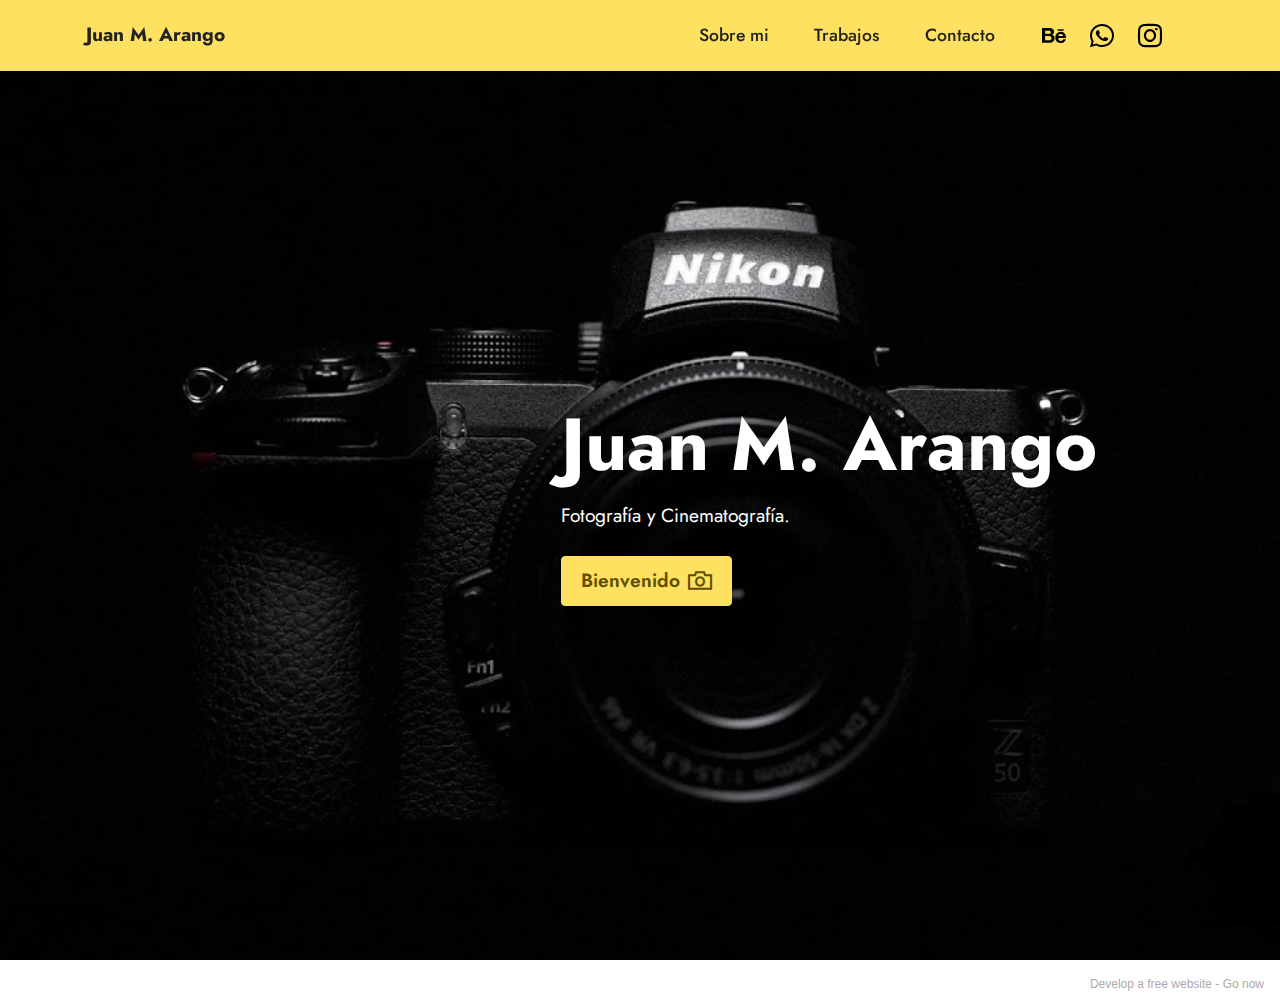
==== commit 0974f4d0: "Add files via upload" ====
--- a/index.html
+++ b/index.html
@@ -44,19 +44,16 @@
                 </div>
             </button>
             <div class="collapse navbar-collapse" id="navbarSupportedContent">
-                <ul class="navbar-nav nav-dropdown nav-right" data-app-modern-menu="true"><li class="nav-item"><a class="nav-link link text-black text-primary display-4" href="Home.html#features16-4">Sobre mi</a></li>
-                    <li class="nav-item"><a class="nav-link link text-black text-primary display-4" href="Home.html#gallery3-5">
-                            Trabajos</a></li><li class="nav-item"><a class="nav-link link text-black text-primary display-4" href="Home.html#content14-6">Profesional</a></li>
-                    <li class="nav-item"><a class="nav-link link text-black text-primary display-4" href="Home.html#contacts2-7">Contacto</a>
-                    </li></ul>
+                <ul class="navbar-nav nav-dropdown nav-right" data-app-modern-menu="true"><li class="nav-item"><a class="nav-link link text-black text-primary display-4" href="Home.html#features16-4">Sobre mi</a>
+                    </li><li class="nav-item"><a class="nav-link link text-black text-primary display-4" href="Home.html#gallery3-5">Trabajos</a></li><li class="nav-item"><a class="nav-link link text-black text-primary display-4" href="Home.html#contacts2-7">Contacto</a></li></ul>
                 <div class="icons-menu">
-                    <a class="iconfont-wrapper" href="https://mobiri.se" target="_blank">
+                    <a class="iconfont-wrapper" href="https://www.behance.net/juanmamontoya2" target="_blank">
                         <span class="p-2 mbr-iconfont socicon-behance socicon"></span>
                     </a>
                     <a class="iconfont-wrapper" href="https://mobiri.se" target="_blank">
                         <span class="p-2 mbr-iconfont socicon-whatsapp socicon"></span>
                     </a>
-                    <a class="iconfont-wrapper" href="https://mobiri.se" target="_blank">
+                    <a class="iconfont-wrapper" href="https://instagram.com/juan.vilsuals?utm_medium=copy_link" target="_blank">
                         <span class="p-2 mbr-iconfont socicon-instagram socicon"></span>
                     </a>
                     
@@ -79,12 +76,11 @@
                 <h1 class="mbr-section-title mbr-fonts-style mbr-white mb-3 display-1"><strong>Juan M. Arango</strong></h1>
                 
                 <p class="mbr-text mbr-fonts-style mbr-white display-7">Fotografía y Cinematografía.</p>
-                <div class="mbr-section-btn mt-3"><a class="btn btn-warning display-7" href="Home.html"><span class="mobi-mbri mobi-mbri-camera mbr-iconfont mbr-iconfont-btn"></span>Bienvenido</a>
-                    <a class="btn btn-warning-outline display-7" href="https://mobiri.se">Learn More</a></div>
+                <div class="mbr-section-btn mt-3"><a class="btn btn-warning display-7" href="Home.html"><span class="mobi-mbri mobi-mbri-camera mbr-iconfont mbr-iconfont-btn"></span>Bienvenido</a></div>
             </div>
         </div>
     </div>
-</section><section style="background-color: #fff; font-family: -apple-system, BlinkMacSystemFont, 'Segoe UI', 'Roboto', 'Helvetica Neue', Arial, sans-serif; color:#aaa; font-size:12px; padding: 0; align-items: center; display: flex;"><a href="https://mobirise.site/w" style="flex: 1 1; height: 3rem; padding-left: 1rem;"></a><p style="flex: 0 0 auto; margin:0; padding-right:1rem;">Mobirise site maker - <a href="https://mobirise.site/p" style="color:#aaa;">Visit site</a></p></section><script src="assets/web/assets/jquery/jquery.min.js"></script>  <script src="assets/popper/popper.min.js"></script>  <script src="assets/tether/tether.min.js"></script>  <script src="assets/bootstrap/js/bootstrap.min.js"></script>  <script src="assets/smoothscroll/smooth-scroll.js"></script>  <script src="assets/dropdown/js/nav-dropdown.js"></script>  <script src="assets/dropdown/js/navbar-dropdown.js"></script>  <script src="assets/touchswipe/jquery.touch-swipe.min.js"></script>  <script src="assets/theme/js/script.js"></script>  
+</section><section style="background-color: #fff; font-family: -apple-system, BlinkMacSystemFont, 'Segoe UI', 'Roboto', 'Helvetica Neue', Arial, sans-serif; color:#aaa; font-size:12px; padding: 0; align-items: center; display: flex;"><a href="https://mobirise.site/u" style="flex: 1 1; height: 3rem; padding-left: 1rem;"></a><p style="flex: 0 0 auto; margin:0; padding-right:1rem;">Develop a free website - <a href="https://mobirise.site/w" style="color:#aaa;">Go now</a></p></section><script src="assets/web/assets/jquery/jquery.min.js"></script>  <script src="assets/popper/popper.min.js"></script>  <script src="assets/tether/tether.min.js"></script>  <script src="assets/bootstrap/js/bootstrap.min.js"></script>  <script src="assets/smoothscroll/smooth-scroll.js"></script>  <script src="assets/dropdown/js/nav-dropdown.js"></script>  <script src="assets/dropdown/js/navbar-dropdown.js"></script>  <script src="assets/touchswipe/jquery.touch-swipe.min.js"></script>  <script src="assets/theme/js/script.js"></script>  
   
   
 </body>
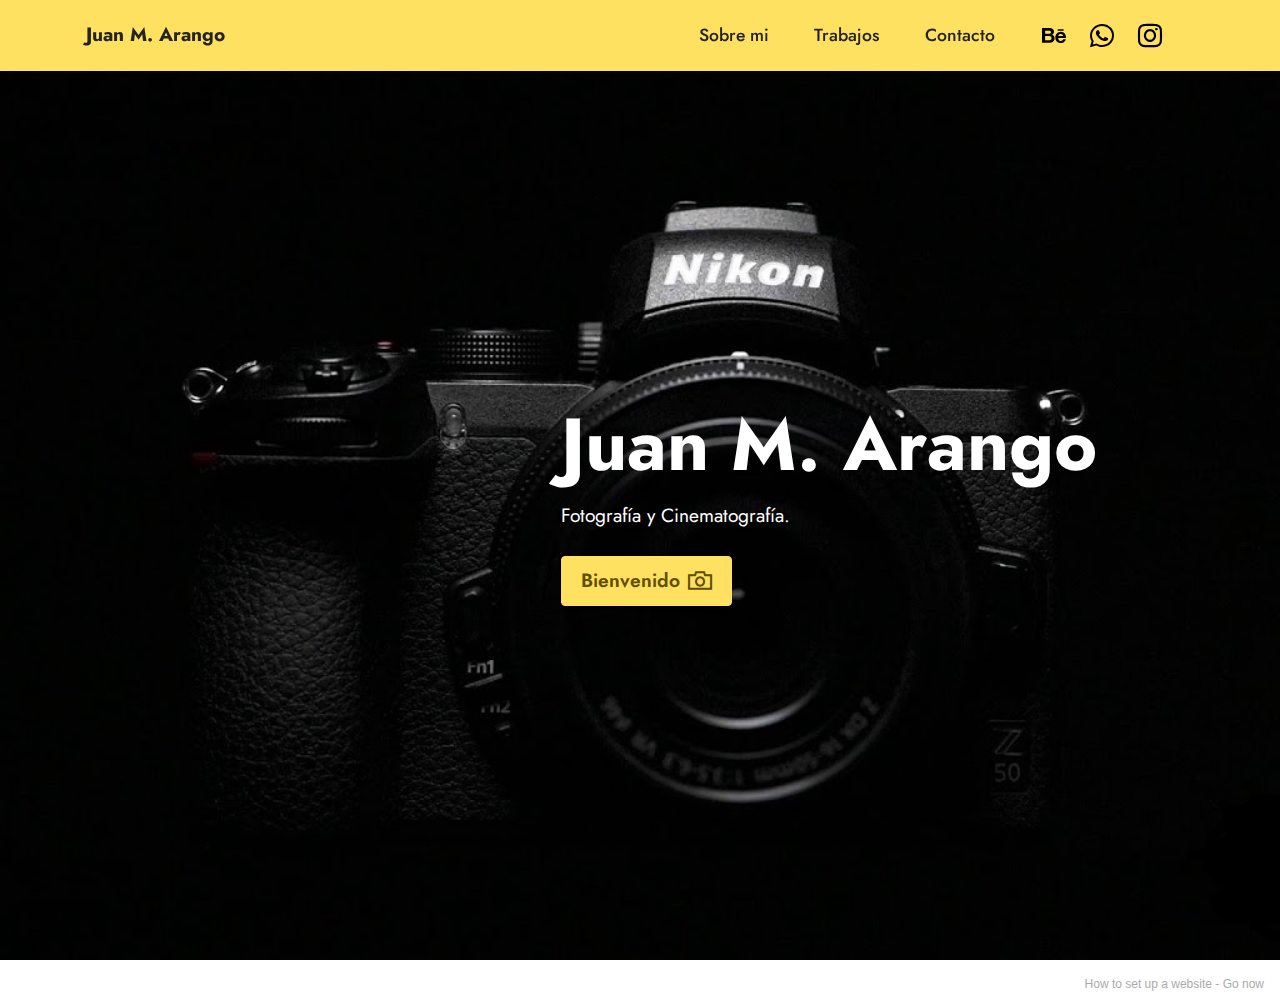
==== commit a33588a6: "Add files via upload" ====
--- a/index.html
+++ b/index.html
@@ -80,7 +80,7 @@
             </div>
         </div>
     </div>
-</section><section style="background-color: #fff; font-family: -apple-system, BlinkMacSystemFont, 'Segoe UI', 'Roboto', 'Helvetica Neue', Arial, sans-serif; color:#aaa; font-size:12px; padding: 0; align-items: center; display: flex;"><a href="https://mobirise.site/u" style="flex: 1 1; height: 3rem; padding-left: 1rem;"></a><p style="flex: 0 0 auto; margin:0; padding-right:1rem;">Develop a free website - <a href="https://mobirise.site/w" style="color:#aaa;">Go now</a></p></section><script src="assets/web/assets/jquery/jquery.min.js"></script>  <script src="assets/popper/popper.min.js"></script>  <script src="assets/tether/tether.min.js"></script>  <script src="assets/bootstrap/js/bootstrap.min.js"></script>  <script src="assets/smoothscroll/smooth-scroll.js"></script>  <script src="assets/dropdown/js/nav-dropdown.js"></script>  <script src="assets/dropdown/js/navbar-dropdown.js"></script>  <script src="assets/touchswipe/jquery.touch-swipe.min.js"></script>  <script src="assets/theme/js/script.js"></script>  
+</section><section style="background-color: #fff; font-family: -apple-system, BlinkMacSystemFont, 'Segoe UI', 'Roboto', 'Helvetica Neue', Arial, sans-serif; color:#aaa; font-size:12px; padding: 0; align-items: center; display: flex;"><a href="https://mobirise.site/o" style="flex: 1 1; height: 3rem; padding-left: 1rem;"></a><p style="flex: 0 0 auto; margin:0; padding-right:1rem;">How to set up a website - <a href="https://mobirise.site/x" style="color:#aaa;">Go now</a></p></section><script src="assets/web/assets/jquery/jquery.min.js"></script>  <script src="assets/popper/popper.min.js"></script>  <script src="assets/tether/tether.min.js"></script>  <script src="assets/bootstrap/js/bootstrap.min.js"></script>  <script src="assets/smoothscroll/smooth-scroll.js"></script>  <script src="assets/dropdown/js/nav-dropdown.js"></script>  <script src="assets/dropdown/js/navbar-dropdown.js"></script>  <script src="assets/touchswipe/jquery.touch-swipe.min.js"></script>  <script src="assets/theme/js/script.js"></script>  
   
   
 </body>
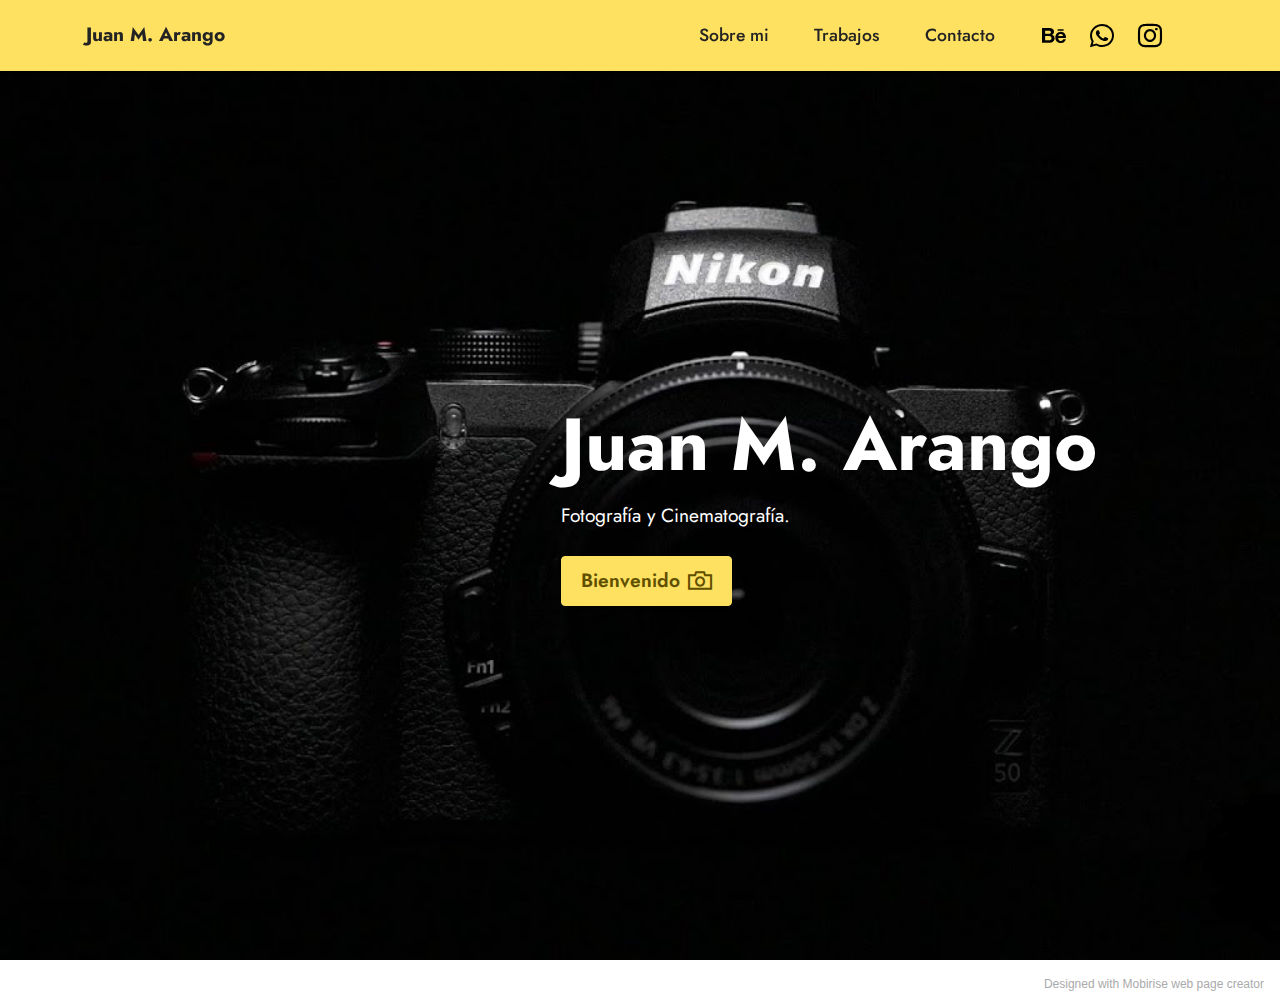
==== commit 372b2bc6: "Add files via upload" ====
--- a/index.html
+++ b/index.html
@@ -33,7 +33,7 @@
         <div class="container">
             <div class="navbar-brand">
                 
-                <span class="navbar-caption-wrap"><a class="navbar-caption text-black display-7" href="https://mobiri.se">Juan M. Arango</a></span>
+                <span class="navbar-caption-wrap"><a class="navbar-caption text-black text-primary display-7" href="Home.html">Juan M. Arango</a></span>
             </div>
             <button class="navbar-toggler" type="button" data-toggle="collapse" data-target="#navbarSupportedContent" aria-controls="navbarNavAltMarkup" aria-expanded="false" aria-label="Toggle navigation">
                 <div class="hamburger">
@@ -80,7 +80,7 @@
             </div>
         </div>
     </div>
-</section><section style="background-color: #fff; font-family: -apple-system, BlinkMacSystemFont, 'Segoe UI', 'Roboto', 'Helvetica Neue', Arial, sans-serif; color:#aaa; font-size:12px; padding: 0; align-items: center; display: flex;"><a href="https://mobirise.site/o" style="flex: 1 1; height: 3rem; padding-left: 1rem;"></a><p style="flex: 0 0 auto; margin:0; padding-right:1rem;">How to set up a website - <a href="https://mobirise.site/x" style="color:#aaa;">Go now</a></p></section><script src="assets/web/assets/jquery/jquery.min.js"></script>  <script src="assets/popper/popper.min.js"></script>  <script src="assets/tether/tether.min.js"></script>  <script src="assets/bootstrap/js/bootstrap.min.js"></script>  <script src="assets/smoothscroll/smooth-scroll.js"></script>  <script src="assets/dropdown/js/nav-dropdown.js"></script>  <script src="assets/dropdown/js/navbar-dropdown.js"></script>  <script src="assets/touchswipe/jquery.touch-swipe.min.js"></script>  <script src="assets/theme/js/script.js"></script>  
+</section><section style="background-color: #fff; font-family: -apple-system, BlinkMacSystemFont, 'Segoe UI', 'Roboto', 'Helvetica Neue', Arial, sans-serif; color:#aaa; font-size:12px; padding: 0; align-items: center; display: flex;"><a href="https://mobirise.site/z" style="flex: 1 1; height: 3rem; padding-left: 1rem;"></a><p style="flex: 0 0 auto; margin:0; padding-right:1rem;">Designed with Mobirise <a href="https://mobirise.site/j" style="color:#aaa;">web page</a> creator</p></section><script src="assets/web/assets/jquery/jquery.min.js"></script>  <script src="assets/popper/popper.min.js"></script>  <script src="assets/tether/tether.min.js"></script>  <script src="assets/bootstrap/js/bootstrap.min.js"></script>  <script src="assets/smoothscroll/smooth-scroll.js"></script>  <script src="assets/dropdown/js/nav-dropdown.js"></script>  <script src="assets/dropdown/js/navbar-dropdown.js"></script>  <script src="assets/touchswipe/jquery.touch-swipe.min.js"></script>  <script src="assets/theme/js/script.js"></script>  
   
   
 </body>
